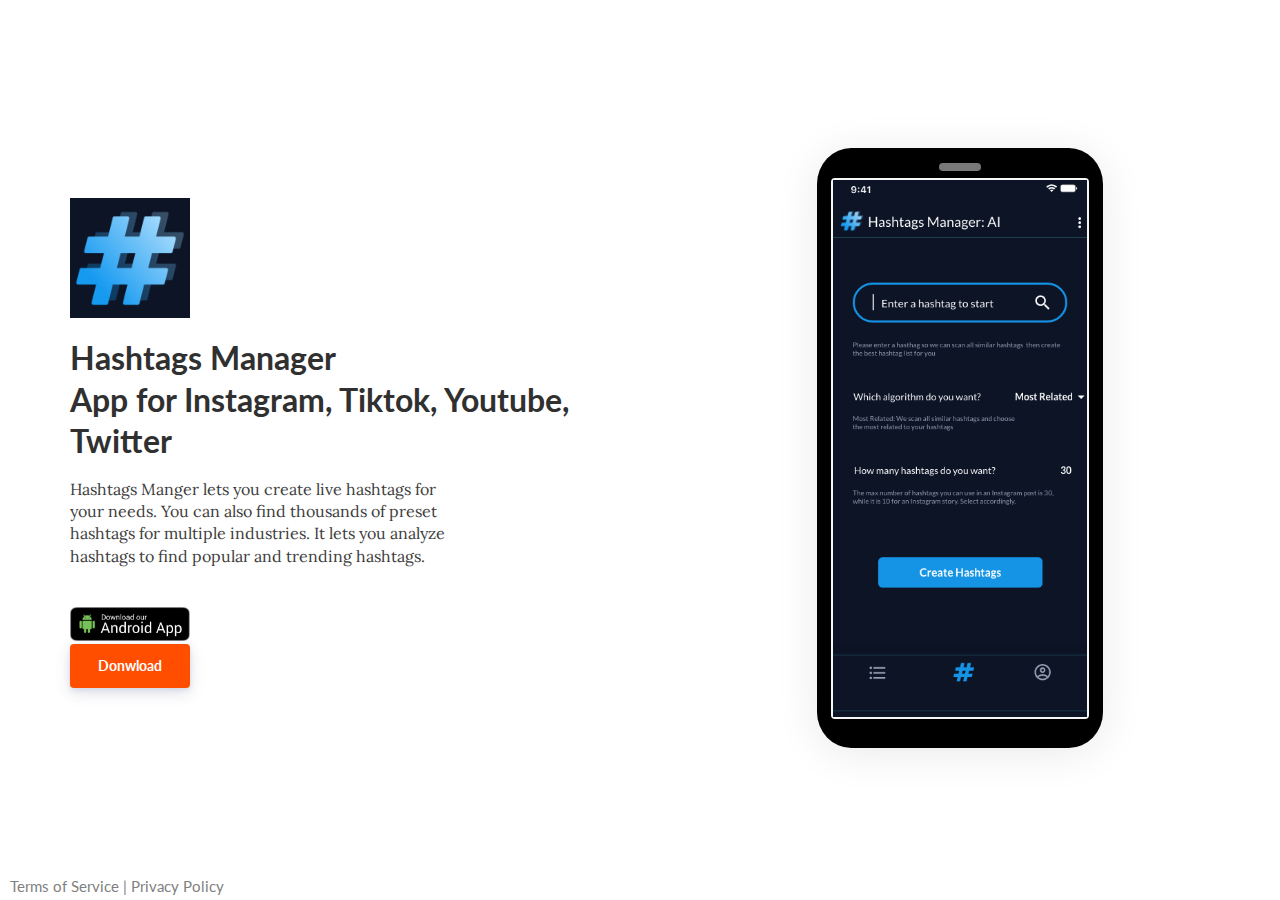
==== index.html @ a4a57eef "Add files via upload" ====
<!DOCTYPE html>
<html>
  <head>
    <meta charset="utf-8">
    <meta name="viewport" content="width=device-width, initial-scale=1">
    <link rel="stylesheet" href="css/main.css">
    <script src="js/main.js" defer></script>
    <link href="https://fonts.googleapis.com/css?family=Lato:400,700|Lora" rel="stylesheet">
    <link rel="icon" type="image/png" href="favicon-32x32.png" sizes="32x32" />
    <link rel="icon" type="image/png" href="favicon-16x16.png" sizes="16x16" />
    <meta name="description" content="Hashtags Manger lets you create live hashtags for your needs. You can also find thousands of preset hashtags for multiple industries. It lets you analyze hashtags to find popular and trending hashtags." />
    <title>Hashtags Manager App for Instagram, Tiktok, Youtbe, Twitter</title>

    <link rel="apple-touch-icon" sizes="57x57" href="/apple-icon-57x57.png">
<link rel="apple-touch-icon" sizes="60x60" href="/apple-icon-60x60.png">
<link rel="apple-touch-icon" sizes="72x72" href="/apple-icon-72x72.png">
<link rel="apple-touch-icon" sizes="76x76" href="/apple-icon-76x76.png">
<link rel="apple-touch-icon" sizes="114x114" href="/apple-icon-114x114.png">
<link rel="apple-touch-icon" sizes="120x120" href="/apple-icon-120x120.png">
<link rel="apple-touch-icon" sizes="144x144" href="/apple-icon-144x144.png">
<link rel="apple-touch-icon" sizes="152x152" href="/apple-icon-152x152.png">
<link rel="apple-touch-icon" sizes="180x180" href="/apple-icon-180x180.png">
<link rel="icon" type="image/png" sizes="192x192"  href="/android-icon-192x192.png">
<link rel="icon" type="image/png" sizes="32x32" href="/favicon-32x32.png">
<link rel="icon" type="image/png" sizes="96x96" href="/favicon-96x96.png">
<link rel="icon" type="image/png" sizes="16x16" href="/favicon-16x16.png">
<link rel="manifest" href="/manifest.json">
<meta name="msapplication-TileColor" content="#ffffff">
<meta name="msapplication-TileImage" content="/ms-icon-144x144.png">
<meta name="theme-color" content="#ffffff">
  </head>
  <body>
<!-- START OF: Header 02 =====-->
<header class="header-02">
  <div class="header-02__wrapper">
    <div class="header-02__left">
     <a href="https://google.com"> <div class="header-02__left_content"><img class="header-02__logo_img" src="img/other/hashtagsmanagerlogo.png"/></a>
        <h1 class="heading header-02__heading">Hashtags Manager<br>App for Instagram, Tiktok, Youtube, Twitter</h1>
        <p class="header-02__text">Hashtags Manger lets you create live hashtags for your needs. You can also find thousands of preset hashtags for multiple industries. It lets you analyze hashtags to find popular and trending hashtags.</p>

        <a style="min-width: 500px;
}"href="https://google.com" target=""><img class="header-02__logo_img" src="img/other/download-android-app.png"/></a>
        <div class="buttons-set header-02__buttons">
        	<ul class="buttons-set__list">
          <li class="buttons-set__item"><a class="button   button--accent-bg " href="https://google.com" target=""><span>Donwload</span></a>
          </li>
         
        </ul>
          
        </div>
       <span style="
   position: absolute;
   bottom: 5px;
   left: 10px;
   color:gray;
   font-size:15px"> <a style="text-decoration: none; color:gray" href="/termsofservice.html">Terms of Service</a>     | <a style="text-decoration: none; color:gray"  href="/privacypolicy.html">Privacy Policy</a></span>
      </div>
    </div>

    <div class="header-02__right">
      <div class="header-02__mockup">
        <div class="mockup  mockup--white mockup--iphone mockup--portrait ">
          <div class="mockup__case">
            <!--Spacer is needed for proportional scaling via padding-top-->
            <div class="mockup__spacer"></div>
            <div class="mockup__speaker"></div>
            <div class="mockup__screen">
              <!--Recommended screenshot size: width: 750, height: 1334. Or any other sizes at this ratio (0,562).-->
            <a href="https://google.com">  <div class="mockup__screenshot" style="background-image: url(img/other/ss.png)"></div></a>
            </div>
           
          </div>
        </div>
      </div>
    </div>
  </div>
</header>
<!-- ===== END OF: Header 02-->
<!-- ===== END OF: Footer 04-->
    <!-- This is the root element of the image gallery plugin - PhotoSwipe (https://github.com/dimsemenov/PhotoSwipe)-->
    <!-- Do not delete it.-->
    <!-- It's invisible to user.-->
    <div class="pswp" tabindex="-1" role="dialog" aria-hidden="true">
      <div class="pswp__bg"></div>
      <div class="pswp__scroll-wrap">
        <div class="pswp__container">
          <div class="pswp__item"></div>
          <div class="pswp__item"></div>
          <div class="pswp__item"></div>
        </div>
        <div class="pswp__ui pswp__ui--hidden">
          <div class="pswp__top-bar">
            <div class="pswp__counter"></div>
            <button class="pswp__button pswp__button--close" title="Close (Esc)"></button>
            <button class="pswp__button pswp__button--share" title="Share"></button>
            <button class="pswp__button pswp__button--fs" title="Toggle fullscreen"></button>
            <button class="pswp__button pswp__button--zoom" title="Zoom in/out"></button>
            <div class="pswp__preloader">
              <div class="pswp__preloader__icn">
                <div class="pswp__preloader__cut">
                  <div class="pswp__preloader__donut"></div>
                </div>
              </div>
            </div>
          </div>
          <div class="pswp__share-modal pswp__share-modal--hidden pswp__single-tap">
            <div class="pswp__share-tooltip"></div>
          </div>
          <button class="pswp__button pswp__button--arrow--left" title="Previous (arrow left)"></button>
          <button class="pswp__button pswp__button--arrow--right" title="Next (arrow right)"></button>
          <div class="pswp__caption">
            <div class="pswp__caption__center"></div>
          </div>
        </div>
      </div>
    </div>

    
  <script data-cfasync="false" src="/cdn-cgi/scripts/5c5dd728/cloudflare-static/email-decode.min.js"></script></body>
</html>
---- css/main.css ----
*{box-sizing:border-box;margin:0;padding:0}html{height:100%;font-size:16px;line-height:1.15;-webkit-text-size-adjust:100%;-ms-text-size-adjust:100%;-ms-overflow-style:scrollbar}::-moz-selection{color:#fff;background-color:#4d61fc}::-moz-selection,::selection{color:#fff;background-color:#4d61fc}body{background-color:#fff;font-family:Lato,Helvetica,sans-serif;-webkit-font-smoothing:antialiased;color:#3d3d3d}p{margin-bottom:1em;margin-top:1em;font-family:Lora,serif;line-height:1.4}[tabindex="-1"]:focus{outline:0!important}button{margin:0;font-family:inherit;font-size:inherit;line-height:inherit}button{border:none;background:0 0;overflow:visible}button{border-radius:0}h1,h2,h3,h4,h5,h6{margin-bottom:.5em;margin-top:.5em;line-height:1.3;color:#303030}button:focus{outline:0}.container{margin-right:auto;margin-left:auto;padding:0 15px;max-width:1080px}.container:after{content:" ";visibility:hidden;display:block;height:0;clear:both}header{position:relative;z-index:50}.link,a{color:#4d61fc;transition:color .2s ease}.link:hover,p a:hover{color:#041ddf}.heading{font-size:2em}@media (max-width:768px){.heading{font-size:1.7em}}@media (max-width:500px){.heading{font-size:1.5em}}.heading--accent{font-size:3em}@media (max-width:768px){.heading--accent{font-size:2.5em}}@media (max-width:500px){.heading--accent{font-size:2em}}.text{line-height:1.4}.text-white,.white-text{color:#fff}.center-text,.text-center{text-align:center}.button{overflow:hidden;display:inline-block;position:relative;padding:12px 20px 12px;min-width:120px;border:2px solid transparent;min-height:44px;border-radius:4px;box-shadow:0 2px 4px 0 rgba(136,144,195,.2),0 5px 15px 0 rgba(37,44,97,.15);font-size:14px;font-weight:700;-webkit-user-select:none;-moz-user-select:none;-ms-user-select:none;user-select:none;text-align:center;text-decoration:none;cursor:pointer;transition:color .2s ease,background-color .2s ease,border-color .2s ease,box-shadow .2s ease,transform .2s ease}.button[disabled]{cursor:default}.button[disabled]:focus,.button[disabled]:hover{transform:none}.button[disabled]:focus .icon,.button[disabled]:hover .icon{transform:none}.button[disabled]:active{transform:none;outline:0}.button .icon{display:inline-block;vertical-align:middle;height:1em;width:1em;margin-left:7px;transition:opacity .2s ease,transform .2s ease}.button:focus,.button:hover{transform:translateY(-2px);box-shadow:0 2px 8px 0 rgba(136,144,195,.22),0 8px 15px 0 rgba(37,44,97,.17)}.button:focus .icon,.button:hover .icon{transform:translateX(3px)}.button:active{transform:translateY(-1px);box-shadow:0 2px 4px 0 rgba(136,144,195,.2),0 5px 15px 0 rgba(37,44,97,.15);outline:0}.button--accent-bg{background-color:#FF4E00;color:#fff}.button--accent-bg:hover{background-color:#FF4E00}.button--white-bg{background-color:#f6f6f6;color:#303030}button.button{padding-top:11px;padding-bottom:11px}.button__system_icon{position:absolute;top:50%;left:15px;transform:translateY(-50%);height:16px;width:16px}.button__system_icon:after{content:"";width:1px;position:absolute;right:-15px;top:0;bottom:0;background-color:rgba(70,70,70,.12);transform:scaleY(20)}.button__text{vertical-align:middle;transition:opacity .2s ease,transform .2s ease}.mockup__case{display:inline-block;position:relative}.mockup--white .mockup__case{background-color:#000}.mockup--iphone .mockup__case{box-shadow:0 5px 43px 0 rgba(0,0,0,.09)}.mockup--iphone.mockup--portrait .mockup__case{max-width:286px;width:100%;border-radius:12%/6%}.mockup--iphone.mockup--portrait .mockup__case .mockup__spacer{padding-top:209.79021%}.mockup__speaker{position:absolute}.mockup--white .mockup__speaker{background-color:gray;box-shadow:inset 0 3px 24px 0 rgba(0,0,0,.07)}.mockup--iphone .mockup__speaker{border-radius:8px}.mockup--iphone.mockup--portrait .mockup__speaker{left:0;right:0;top:2.5%;margin:auto;width:15%;height:1.3%}.mockup__screen{position:absolute;border-radius:4px}.mockup--white .mockup__screen{border:2px solid #f6f6f6}.mockup--iphone.mockup--portrait .mockup__screen{left:0;right:0;top:5%;margin:auto;width:90%}.mockup--iphone.mockup--portrait .mockup__screen:before{content:"";display:block;padding-bottom:212%}@media (max-width:500px){.mockup__screen{border-radius:2px;border-width:1px}}.mockup__screenshot{position:absolute;left:0;right:0;bottom:0;top:0;background-size:cover;background-position:center top;background-repeat:no-repeat}.mockup__button{position:absolute;border-radius:50%}.mockup__button:before{content:"";display:block;padding-bottom:100%}.mockup--white .mockup__button{background-color:#fff;box-shadow:inset 0 26px 35px 0 rgba(0,0,0,.04)}.mockup--iphone.mockup--portrait .mockup__button{left:0;right:0;bottom:3.9%;margin:auto;width:15.4%}.mockup__container{position:relative;max-width:1228px;text-align:center}@keyframes spin{0%{transform:rotate(0)}100%{transform:rotate(360deg)}}.via-unicorn-platform{display:flex;justify-content:center;align-items:center;flex-wrap:wrap;padding:7px 15px}.via-unicorn-platform__link{vertical-align:middle;text-decoration:none;font-size:10px;color:inherit;letter-spacing:.02em}.via-unicorn-platform__link:hover{color:#4d61fc}.buttons-set__list{padding:0;margin:0;list-style:none;margin-left:-7px}@media (max-width:500px){.buttons-set__list{margin-left:0}}.buttons-set__item{display:inline-block;vertical-align:middle;margin-left:7px;margin-right:7px;padding-bottom:14px;font-size:0}@media (max-width:500px){.buttons-set__item{width:100%;margin-left:0;margin-right:0}.buttons-set__item .button{width:100%}}.header-01,.header-10,.header-11,.header-12{z-index:100;padding-top:160px;background-image:linear-gradient(0deg,#2b5bb1 0,#163e85 100%);text-align:center}.header-12{background:0 0}.header-01__heading,.header-10__heading,.header-11__heading,.header-12__heading{max-width:600px;margin:auto auto 70px}.header-01__buttons,.header-10__buttons,.header-11__buttons,.header-12__buttons{margin-bottom:70px}.header-01__mockup .mockup__container,.header-10__mockup .mockup__container,.header-11__mockup .mockup__container,.header-12__mockup .mockup__container{margin:auto}.header-02,.header-21,.header-54{height:100vh}@media (max-width:900px){.header-02,.header-21,.header-54{height:auto}}.header-02__container,.header-21__container,.header-54__container{height:100%}.header-02__wrapper,.header-21__wrapper,.header-54__wrapper{position:relative;display:flex;height:100%}@media (max-width:900px){.header-02__wrapper,.header-21__wrapper,.header-54__wrapper{display:block}}.header-02__left,.header-02__right,.header-21__left,.header-21__right,.header-54__left,.header-54__right{display:flex;justify-content:center;align-items:center;width:50%}@media (max-width:900px){.header-02__left,.header-02__right,.header-21__left,.header-21__right,.header-54__left,.header-54__right{width:100%}}.header-02__left,.header-21__left,.header-54__left{padding-left:15px;padding-right:15px}@media (max-width:900px){.header-02__left,.header-21__left,.header-54__left{padding-top:60px;padding-bottom:40px;text-align:center}}.header-02__right,.header-21__right,.header-54__right{animation:change-background 35s cubic-bezier(.49,.03,0,1) infinite}@media (max-width:900px){.header-02__right,.header-21__right,.header-54__right{padding:60px 30px}}.header-02__left_content,.header-21__left_content,.header-54__left_content{max-width:500px}.header-02__logo_img,.header-21__logo_img,.header-54__logo_img{max-height:120px;max-width:120px}.header-02__text,.header-21__text,.header-54__text{max-width:400px;margin-bottom:40px}@media (max-width:900px){.header-02__text,.header-21__text,.header-54__text{margin-left:auto;margin-right:auto}}.header-02__mockup,.header-21__mockup,.header-54__mockup{display:inline-block;width:100%;text-align:center}.header-02__mockup .mockup,.header-21__mockup .mockup,.header-54__mockup .mockup{width:100%}.header-02__mockup .mockup__case,.header-21__mockup .mockup__case,.header-54__mockup .mockup__case{margin:auto}@keyframes change-background{0%{background-color:#ff4f00}20%{background-color:#4d61fc}40%{background-color:#e4ff1c}60%{background-color:#f90473}80%{background-color:#54e998}100%{background-color:#ff4f00}}.header-03,.header-13,.header-14,.header-15{background-size:cover;background-position:center bottom;background-repeat:no-repeat;background-color:#303030}.header-03__container,.header-13__container,.header-14__container,.header-15__container{padding-bottom:100px;padding-top:170px}@media (max-width:900px){.header-03__container,.header-13__container,.header-14__container,.header-15__container{padding-bottom:60px;padding-top:100px}}.header-03__heading,.header-13__heading,.header-14__heading,.header-15__heading{max-width:580px;margin:auto auto 30px}@media (max-width:500px){.header-03__buttons,.header-13__buttons,.header-14__buttons,.header-15__buttons{text-align:center}.header-03__buttons .buttons-set__item,.header-13__buttons .buttons-set__item,.header-14__buttons .buttons-set__item,.header-15__buttons .buttons-set__item{display:block;margin:0 0 15px 0}.header-03__buttons .buttons-set__item:last-child,.header-13__buttons .buttons-set__item:last-child,.header-14__buttons .buttons-set__item:last-child,.header-15__buttons .buttons-set__item:last-child{margin-bottom:0}}.header-03__text,.header-13__text,.header-14__text,.header-15__text{margin:auto auto 40px auto;max-width:450px}.header-04__container,.header-16__container,.header-17__container,.header-18__container,.header-55__container{padding-bottom:100px;padding-top:200px}@media (max-width:1366px){.header-04__container,.header-16__container,.header-17__container,.header-18__container,.header-55__container{padding-bottom:80px;padding-top:120px}}@media (max-width:900px){.header-04__container,.header-16__container,.header-17__container,.header-18__container,.header-55__container{padding-top:100px;padding-bottom:40px}}.header-04__heading,.header-16__heading,.header-17__heading,.header-18__heading,.header-55__heading{max-width:580px;margin-left:auto;margin-right:auto}.header-04__buttons,.header-16__buttons,.header-17__buttons,.header-18__buttons,.header-55__buttons{max-width:500px;margin-left:auto;margin-right:auto}.header-04__text,.header-16__text,.header-17__text,.header-18__text,.header-55__text{margin:auto auto 60px auto;max-width:480px}.header-05__container,.header-19__container,.header-20__container,.header-56__container{position:relative;z-index:50;padding-top:100px}.header-05__left_content,.header-19__left_content,.header-20__left_content,.header-56__left_content{max-width:530px}@media (min-width:1101px){.header-05__left_content,.header-19__left_content,.header-20__left_content,.header-56__left_content{padding:70px 0 70px}}@media (min-width:1300px){.header-05__left_content,.header-19__left_content,.header-20__left_content,.header-56__left_content{padding-top:90px;padding-bottom:90px}}@media (min-width:1600px){.header-05__left_content,.header-19__left_content,.header-20__left_content,.header-56__left_content{padding-top:150px;padding-bottom:150px}}@media (min-width:1800px){.header-05__left_content,.header-19__left_content,.header-20__left_content,.header-56__left_content{padding-top:200px;padding-bottom:200px}}@media (max-width:1100px){.header-05__left_content,.header-19__left_content,.header-20__left_content,.header-56__left_content{margin:auto;text-align:center}}.header-05__text,.header-19__text,.header-20__text,.header-56__text{max-width:450px}@media (max-width:1100px){.header-05__text,.header-19__text,.header-20__text,.header-56__text{margin-left:auto;margin-right:auto}}@media (min-width:1101px){.header-05__right,.header-19__right,.header-20__right,.header-56__right{position:absolute;overflow:hidden;right:0;top:0;height:100%;width:100%}}@media (max-width:1100px){.header-05__right,.header-19__right,.header-20__right,.header-56__right{padding:60px 0 40px}}@media (min-width:1101px){.header-05__right_wrapper,.header-19__right_wrapper,.header-20__right_wrapper,.header-56__right_wrapper{position:absolute;bottom:10%;right:-3%;width:60%}}.header-06,.header-22,.header-57{position:relative;z-index:100;padding-bottom:90px}.header-06__container,.header-22__container,.header-57__container{position:relative;z-index:50;display:flex;justify-content:space-between;align-items:center;flex-wrap:wrap;padding-top:140px}@media (max-width:1366px){.header-06__container,.header-22__container,.header-57__container{padding-top:100px}}@media (max-width:700px){.header-06__container,.header-22__container,.header-57__container{padding-top:70px}}.header-06__text,.header-22__text,.header-57__text{max-width:430px}@media (max-width:760px){.header-06__text,.header-22__text,.header-57__text{margin-left:auto;margin-right:auto}}@media (max-width:760px){.header-06__mockup--static,.header-22__mockup--static,.header-57__mockup--static{position:relative;left:30px}}@media (max-width:1400px){.header-06__mockup,.header-22__mockup,.header-57__mockup{display:flex;justify-content:center;flex-wrap:wrap}.header-06__mockup .mockup,.header-22__mockup .mockup,.header-57__mockup .mockup{width:250px}}@media (max-width:1366px){.header-06__mockup .mockup,.header-22__mockup .mockup,.header-57__mockup .mockup{width:200px}}@media (max-width:760px){.header-06__buttons,.header-22__buttons,.header-57__buttons{justify-content:center}}.header-07,.header-23,.header-24,.header-25,.header-58{position:relative}.header-07__container,.header-23__container,.header-24__container,.header-25__container,.header-58__container{z-index:50;display:flex;justify-content:space-between;align-items:center;flex-wrap:wrap;padding-top:120px;padding-bottom:120px}@media (max-width:1400px){.header-07__container,.header-23__container,.header-24__container,.header-25__container,.header-58__container{padding-top:80px;padding-bottom:120px}}@media (max-width:1020px){.header-07__container,.header-23__container,.header-24__container,.header-25__container,.header-58__container{display:block;padding-top:50px}}@media (max-width:400px){.header-07__container,.header-23__container,.header-24__container,.header-25__container,.header-58__container{padding-top:20px}}.header-07__left,.header-23__left,.header-24__left,.header-25__left,.header-58__left{position:relative;z-index:20;width:550px;max-width:550px;padding-top:70px;padding-bottom:70px}@media (max-width:1020px){.header-07__left,.header-23__left,.header-24__left,.header-25__left,.header-58__left{width:100%;margin-left:auto;margin-right:auto;text-align:center}}.header-07__text,.header-23__text,.header-24__text,.header-25__text,.header-58__text{max-width:80%}@media (max-width:1020px){.header-07__text,.header-23__text,.header-24__text,.header-25__text,.header-58__text{margin-left:auto;margin-right:auto}}.header-07__right,.header-23__right,.header-24__right,.header-25__right,.header-58__right{width:calc(100% - 550px);text-align:center}@media (max-width:1020px){.header-07__right,.header-23__right,.header-24__right,.header-25__right,.header-58__right{margin-left:auto;margin-right:auto;width:100%;max-width:500px}}.header-07__img,.header-23__img,.header-24__img,.header-25__img,.header-58__img{position:relative;z-index:10;max-height:500px;max-width:100%;text-align:center}@media (max-width:600px){.header-07__img,.header-23__img,.header-24__img,.header-25__img,.header-58__img{max-height:300px}}.header-08,.header-59{position:relative;z-index:100}.header-08__container,.header-59__container{position:relative;z-index:50;padding-top:120px}@media (max-width:700px){.header-08__container,.header-59__container{padding-top:70px}}@media (max-width:1250px){.header-08__left,.header-59__left{margin-bottom:60px;text-align:center}}.header-08__left_content,.header-59__left_content{padding:150px 0 330px;max-width:490px}@media (max-width:1500px){.header-08__left_content,.header-59__left_content{padding-top:70px;padding-bottom:210px}}@media (max-width:1250px){.header-08__left_content,.header-59__left_content{padding:0;margin-left:auto;margin-right:auto}}.header-08__text,.header-59__text{max-width:450px}@media (max-width:1250px){.header-08__text,.header-59__text{margin-left:auto;margin-right:auto}}.header-08__right,.header-59__right{position:absolute;overflow:hidden;right:0;top:0;height:100%;width:100%}@media (max-width:1250px){.header-08__right,.header-59__right{overflow:visible;position:static}}.header-08__right_wrapper,.header-59__right_wrapper{position:absolute;top:50%;transform:translateY(-50%);right:-10%;width:60%}@media (max-width:1250px){.header-08__right_wrapper,.header-59__right_wrapper{position:relative;transform:none;right:auto;left:auto;width:100%}}.header-09{position:relative;z-index:100}.header-09__container{padding-top:140px;text-align:center}@media (max-width:700px){.header-09__container{padding-top:70px}}.header-09__main{margin-bottom:70px}@media (max-width:400px){.header-09__main{margin-bottom:40px}}.header-09__main_content{max-width:550px;margin:auto}.header-09__text{max-width:450px;margin:auto}.header-09__img_wrapper{position:relative}@media (max-width:500px){.header-26 .buttons-set__item{width:auto;margin-left:3px;margin-right:3px}}.header-26__text{padding-top:100px;max-width:450px;margin-left:auto;margin-right:auto;text-align:center;color:rgba(48,48,48,.8)}.header-26__mockup{position:absolute;width:300px;text-align:center}.header-26__mockup--center{z-index:10;top:15px;left:0;right:0;margin:auto}.header-26__mockup--left{left:0;right:0;margin:auto;top:10%;transform:scale(.9) translateX(-60%)}.header-26__mockup--right{left:0;right:0;margin:auto;top:10%;transform:scale(.9) translateX(60%)}@media (max-width:700px){.header-26__mockup{width:40%}}.header-27,.header-34{position:relative}.header-27{margin-bottom:110px;background-size:cover;background-position:center;background-repeat:no-repeat}.header-34{padding-bottom:70px;background-color:#f6f6f6}.header-27__container,.header-34__container{position:relative;z-index:10;padding-top:140px;text-align:center}@media (max-width:840px){.header-27__container,.header-34__container{padding-bottom:60px}}.header-27__buttons{margin-top:40px;margin-bottom:50px}@media (max-width:840px){.header-27__buttons{margin-bottom:70px}}.header-34__buttons{margin-top:40px;margin-bottom:70px}.header-27__item{transform:translateY(40px)}.header-27__item,.header-34__item{position:relative;width:250px;padding:10px 25px 40px 15px;box-shadow:0 12px 44px 0 rgba(0,0,0,.1);border-radius:10px;background-color:#fff;text-align:left}@media (max-width:840px){.header-27__item,.header-34__item{transform:none;margin-left:10px;margin-right:10px;margin-bottom:30px}.header-27__item:last-child,.header-34__item:last-child{margin-bottom:0}}.header-27__title,.header-34__title{margin-bottom:7px;font-size:20px}.header-27__link,.header-34__link{position:absolute;left:15px;bottom:15px}.header-28{position:relative;background-size:cover;background-position:center;background-repeat:no-repeat}.header-28__container{position:relative;z-index:10;padding-top:100px;padding-bottom:100px}@media (max-width:600px){.header-28__container{padding-bottom:50px}}.header-28__buttons{padding:0;margin:0;list-style:none;display:flex;justify-content:space-between;flex-wrap:wrap;margin-top:70px}@media (max-width:600px){.header-28__buttons{margin-top:40px}}.header-28__item{width:40%;max-width:400px}@media (max-width:600px){.header-28__item{width:100%;margin-bottom:70px}.header-28__item:last-child{margin-bottom:0}}.header-28__text{opacity:.8;margin-bottom:30px;line-height:1.4}.header-29{position:relative;padding-bottom:100px;background-size:cover;background-position:center;background-repeat:no-repeat}@media (max-width:770px){.header-29{padding-bottom:70px}}.header-29__container{position:relative;z-index:10;padding-top:140px;text-align:center}@media (max-width:770px){.header-29__container{padding-top:100px}}.header-29__buttons{margin-top:50px}.header-30,.header-31,.header-32,.header-33{position:relative;padding-bottom:100px}@media (max-width:770px){.header-30,.header-31,.header-32,.header-33{padding-bottom:70px}}.header-30__container,.header-31__container,.header-32__container,.header-33__container{position:relative;z-index:10;padding-top:140px;text-align:center}@media (max-width:770px){.header-30__container,.header-31__container,.header-32__container,.header-33__container{padding-top:100px}}.header-30__buttons,.header-31__buttons,.header-32__buttons,.header-33__buttons{margin-top:50px}.header-35,.header-36,.header-37,.header-38{position:relative;padding-bottom:70px;background-size:cover;background-position:center bottom;background-repeat:no-repeat;background-color:#303030}.header-35__wrapper,.header-36__wrapper,.header-37__wrapper,.header-38__wrapper{display:flex;justify-content:space-between;align-items:center;flex-wrap:wrap;padding-top:170px}@media (max-width:900px){.header-35__wrapper,.header-36__wrapper,.header-37__wrapper,.header-38__wrapper{padding-top:100px;flex-direction:column}}.header-35__heading,.header-36__heading,.header-37__heading,.header-38__heading{margin-bottom:30px}@media (max-width:500px){.header-35__buttons,.header-36__buttons,.header-37__buttons,.header-38__buttons{text-align:center}.header-35__buttons .buttons-set__item,.header-36__buttons .buttons-set__item,.header-37__buttons .buttons-set__item,.header-38__buttons .buttons-set__item{display:block;margin:0 0 15px 0}.header-35__buttons .buttons-set__item:last-child,.header-36__buttons .buttons-set__item:last-child,.header-37__buttons .buttons-set__item:last-child,.header-38__buttons .buttons-set__item:last-child{margin-bottom:0}}@media (max-width:500px){.header-36__buttons .buttons-set__item{vertical-align:top;display:inline-block;width:auto;margin-left:3px;margin-right:3px}}.header-35__text,.header-36__text,.header-37__text,.header-38__text{margin-bottom:40px;max-width:420px}@media (max-width:900px){.header-35__text,.header-36__text,.header-37__text,.header-38__text{margin-left:auto;margin-right:auto}}.header-39,.header-40,.header-41,.header-42{position:relative;padding-bottom:100px}@media (max-width:770px){.header-39,.header-40,.header-41,.header-42{padding-bottom:70px}}@media (max-width:500px){.header-40 .buttons-set__item{width:auto;margin-left:3px;margin-right:3px}}.header-39__container,.header-40__container,.header-41__container,.header-42__container{position:relative;z-index:10;padding-top:140px;text-align:center}@media (max-width:770px){.header-39__container,.header-40__container,.header-41__container,.header-42__container{padding-top:100px}}.header-39__buttons,.header-40__buttons,.header-41__buttons,.header-42__buttons{margin-top:50px}.header-43{padding-bottom:100px;background-color:#4d61fc}@media (max-width:500px){.header-43{padding-bottom:50px}}.header-43__wrapper{display:flex;justify-content:space-between;align-items:center;flex-wrap:wrap;padding-top:120px}@media (max-width:500px){.header-43__wrapper{padding-top:100px}}.header-43__img{max-width:90px;width:100%}.header-44{padding-bottom:100px;background-color:#00396b}@media (max-width:500px){.header-44{padding-bottom:50px}}.header-44__wrapper{padding-top:120px}@media (max-width:500px){.header-44__wrapper{padding-top:100px}}.header-44__img{max-width:90px;width:100%}.header-45,.header-46,.header-47,.header-48{padding-bottom:100px}@media (max-width:500px){.header-46 .buttons-set__item{width:auto;margin-left:3px;margin-right:3px}}.header-45__container,.header-46__container,.header-47__container,.header-48__container{padding-top:200px}@media (max-width:1366px){.header-45__container,.header-46__container,.header-47__container,.header-48__container{padding-top:120px}}@media (max-width:900px){.header-45__container,.header-46__container,.header-47__container,.header-48__container{padding-top:100px}}.header-45__heading,.header-46__heading,.header-47__heading,.header-48__heading{max-width:580px;margin-left:auto;margin-right:auto}.header-45__text,.header-46__text,.header-47__text,.header-48__text{margin:auto auto 60px auto;max-width:480px}.header-49{background-color:#00396b;margin-bottom:200px}@media (max-width:900px){.header-49{padding-bottom:50px;margin-bottom:0}}.header-49__wrapper{display:flex;justify-content:space-between;align-items:center;flex-wrap:wrap;padding-top:120px}@media (max-width:500px){.header-49__wrapper{padding-top:100px}}.header-49__img{max-width:120px;width:100%}@media (max-width:800px){.header-49__img{display:none}}.header-49__icon{margin-right:20px;width:40px}@media (max-width:400px){.header-49__icon{margin-bottom:10px}}.header-49__text{opacity:.8;margin-bottom:10px;line-height:1.4}.header-50,.header-51,.header-52,.header-53{position:relative;padding-bottom:100px}.header-50 .buttons-set__item,.header-51 .buttons-set__item,.header-52 .buttons-set__item,.header-53 .buttons-set__item{padding-bottom:0}@media (max-width:400px){.header-50,.header-51,.header-52,.header-53{padding-bottom:70px}}.header-50__wrapper,.header-51__wrapper,.header-52__wrapper,.header-53__wrapper{display:flex;justify-content:space-between;align-items:center;flex-wrap:wrap;padding-top:170px}@media (max-width:900px){.header-50__wrapper,.header-51__wrapper,.header-52__wrapper,.header-53__wrapper{padding-top:100px;flex-direction:column}}.header-50__heading,.header-51__heading,.header-52__heading,.header-53__heading{margin-bottom:30px}@media (max-width:500px){.header-50__buttons,.header-51__buttons,.header-52__buttons,.header-53__buttons{text-align:center}.header-50__buttons .buttons-set__item,.header-51__buttons .buttons-set__item,.header-52__buttons .buttons-set__item,.header-53__buttons .buttons-set__item{display:block;margin:0 0 15px 0}.header-50__buttons .buttons-set__item:last-child,.header-51__buttons .buttons-set__item:last-child,.header-52__buttons .buttons-set__item:last-child,.header-53__buttons .buttons-set__item:last-child{margin-bottom:0}}@media (max-width:500px){.header-51__buttons .buttons-set__item{vertical-align:top;display:inline-block;width:auto;margin-left:3px;margin-right:3px}}.header-50__text,.header-51__text,.header-52__text,.header-53__text{margin-bottom:40px;max-width:420px}@media (max-width:900px){.header-50__text,.header-51__text,.header-52__text,.header-53__text{margin-left:auto;margin-right:auto}}@keyframes main_floating{0%{transform:translateX(0) translateY(0)}50%{transform:translateX(-10px) translateY(0)}100%{transform:translateX(0) translateY(0)}}@keyframes secondary_floating{0%{transform:translateX(0) translateY(0) rotateZ(0)}50%{transform:translateX(40px) translateY(20px) scale(1.8) rotateZ(45deg);-webkit-filter:contrast(1.4);filter:contrast(1.4)}100%{transform:translateX(0) translateY(0) rotateZ(90deg)}}@keyframes shake{0%{transform:translateY(0)}20%{transform:translateY(2px)}40%{transform:translateY(-2px)}60%{transform:translateY(2px)}80%{transform:translateY(-2px)}100%{transform:translateY(0)}}@keyframes levitate{0%{transform:translateY(-5%)}50%{transform:translateY(5%)}100%{transform:translateY(-5%)}}@keyframes heartbeat{0%{transform:scale(.75)}20%{transform:scale(1)}40%{transform:scale(.75)}60%{transform:scale(1)}80%{transform:scale(.75)}100%{transform:scale(.75)}}.footer-01{background-color:#f6f6f6}.footer-01__wrapper{display:flex;justify-content:space-between;align-items:flex-start;flex-wrap:wrap;padding:40px 0 60px}@media (max-width:750px){.footer-01__wrapper{display:block}}.footer-01__logo_link{display:block;transition:opacity .25s ease,transform .25s ease}.footer-01__logo_link:hover{opacity:.8}@media (max-width:750px){.footer-01__logo_link{margin-bottom:40px}}.footer-01__logo{max-height:30px;max-width:100px}.footer-01__list{padding:0;margin:0;list-style:none}@media (max-width:750px){.footer-01__list{margin-bottom:40px}.footer-01__list:last-child{margin-bottom:0}}.footer-01__item{margin-bottom:10px}.footer-01__link{text-decoration:none}.footer-01__link:hover{color:#041ddf}.footer-02{background-color:#303030;padding:40px 0}.footer-02__wrapper{display:flex;justify-content:space-between;align-items:flex-start;flex-wrap:wrap}@media (max-width:750px){.footer-02__wrapper{display:block}}.footer-02__list{padding:0;margin:0;list-style:none}.footer-02__item{margin-bottom:10px}.footer-02__text{color:rgba(255,255,255,.5);line-height:1.4}@media (max-width:750px){.footer-02__text{margin-bottom:20px}}.footer-02__link{text-decoration:none;color:inherit}.footer-02__link:hover{color:#fff}.footer-03{overflow:hidden;position:relative;padding-top:70px;padding-bottom:70px}.footer-03__text{margin-bottom:5px;color:rgba(48,48,48,.2);font-size:14px}.footer-03__text:last-child{margin-bottom:0}.footer-03__link{text-decoration:none;color:inherit;transition:color .2s ease}.footer-03__link:hover{color:rgba(48,48,48,.5)}.footer-04{padding-top:70px;background-color:#f0f4f7}.footer-04__top_wrapper{display:flex;justify-content:space-between;flex-wrap:wrap;padding-left:15px;padding-right:15px;border-bottom:1px solid #d8dde6}@media (max-width:1100px){.footer-04__top_wrapper{justify-content:flex-start}}.footer-04__title{margin-top:0;margin-bottom:20px}.footer-04__logo_link{display:inline-block;text-decoration:none;transition:opacity .25s ease}.footer-04__logo_link:hover{opacity:.8}.footer-04__logo{max-height:30px;margin-bottom:10px}.footer-04__list{padding:0;margin:0;list-style:none}.footer-04__item{margin-bottom:12px}.footer-04__item:last-child{margin-bottom:0}.footer-04__link{position:relative;font-size:14px;text-decoration:none;color:#54698d;transition:color .2s ease}.footer-04__link:hover{color:#4d61fc}.text--01{padding:70px 0 70px}.text--01__content{font-size:20px}@media (max-width:500px){.text--01__content{font-size:16px}}.text--02{overflow:hidden;padding:70px 0 100px;background-color:#4d61fc}.text--02__img{position:absolute;left:0;right:0;top:0;margin:auto;transform:translateY(-50%);width:60px}.text--03{padding:70px 0 70px}.text--03__wrapper{display:flex;justify-content:space-between;flex-wrap:wrap}@media (max-width:700px){.text--03__wrapper{justify-content:center;flex-direction:column}}.text--03__left{width:45%}@media (max-width:700px){.text--03__left{width:100%;margin-bottom:40px}}.text--03__right{width:45%}.text--03__right p:first-of-type{margin-top:0}@media (max-width:700px){.text--03__right{width:100%}}.text--04{padding:70px 0 70px}.text--05{padding:70px 0 70px}.text--05__wrapper{display:flex;justify-content:space-between;align-items:center;flex-wrap:nowrap}@media (max-width:900px){.text--05__wrapper{justify-content:center;flex-wrap:wrap;flex-direction:column}}.text--05__img{width:100%}.text--06{padding:70px 0 70px}.text--06__list{padding:0;margin:0;list-style:none}.text--06__item{display:flex;justify-content:center;align-items:center;flex-wrap:wrap;margin-bottom:40px}.text--06__item:last-child{margin-bottom:0}@media (max-width:450px){.text--06__item{flex-direction:column;text-align:center}}.text--06__img{width:80px;margin-right:20px}@media (max-width:450px){.text--06__img{margin-right:0}}.text--06__text{width:calc(100% - 110px)}@media (max-width:450px){.text--06__text{width:100%}}.text--07{padding:70px 0 70px}.text--08{padding:70px 0 70px}.text--08__heading{margin-top:40px}.text--08__heading:first-of-type{margin-top:0}/*! PhotoSwipe main CSS by Dmitry Semenov | photoswipe.com | MIT license */.pswp{display:none;position:absolute;width:100%;height:100%;left:0;top:0;overflow:hidden;touch-action:none;z-index:1500;-webkit-text-size-adjust:100%;-webkit-backface-visibility:hidden;outline:0}.pswp *{box-sizing:border-box}.pswp img{max-width:none}.pswp__bg{position:absolute;left:0;top:0;width:100%;height:100%;background:#000;opacity:0;transform:translateZ(0);-webkit-backface-visibility:hidden;will-change:opacity}.pswp__scroll-wrap{position:absolute;left:0;top:0;width:100%;height:100%;overflow:hidden}.pswp__container,.pswp__zoom-wrap{touch-action:none;position:absolute;left:0;right:0;top:0;bottom:0}.pswp__container,.pswp__img{-webkit-user-select:none;-moz-user-select:none;-ms-user-select:none;user-select:none;-webkit-tap-highlight-color:transparent;-webkit-touch-callout:none}.pswp__zoom-wrap{position:absolute;width:100%;transform-origin:left top;transition:transform 333ms cubic-bezier(.4,0,.22,1)}.pswp__bg{will-change:opacity;transition:opacity 333ms cubic-bezier(.4,0,.22,1)}.pswp__container,.pswp__zoom-wrap{-webkit-backface-visibility:hidden}.pswp__item{position:absolute;left:0;right:0;top:0;bottom:0;overflow:hidden}.pswp__img{position:absolute;width:auto;height:auto;top:0;left:0}/*! PhotoSwipe Default UI CSS by Dmitry Semenov | photoswipe.com | MIT license */.pswp__button{width:44px;height:44px;position:relative;background:0 0;cursor:pointer;overflow:visible;-webkit-appearance:none;display:block;border:0;padding:0;margin:0;float:right;opacity:.75;transition:opacity .2s;box-shadow:none}.pswp__button:focus,.pswp__button:hover{opacity:1}.pswp__button:active{outline:0;opacity:.9}.pswp__button::-moz-focus-inner{padding:0;border:0}.pswp__button,.pswp__button--arrow--left:before,.pswp__button--arrow--right:before{background:url(../img/other/plugin/default-skin.png) 0 0 no-repeat;background-size:264px 88px;width:44px;height:44px}.pswp__button--close{background-position:0 -44px}.pswp__button--share{background-position:-44px -44px}.pswp__button--fs{display:none}.pswp--fs .pswp__button--fs{background-position:-44px 0}.pswp__button--zoom{display:none;background-position:-88px 0}.pswp__button--arrow--left,.pswp__button--arrow--right{background:0 0;top:50%;margin-top:-50px;width:70px;height:100px;position:absolute}.pswp__button--arrow--left{left:0}.pswp__button--arrow--right{right:0}.pswp__button--arrow--left:before,.pswp__button--arrow--right:before{content:'';top:35px;background-color:rgba(0,0,0,.3);height:30px;width:32px;position:absolute}.pswp__button--arrow--left:before{left:6px;background-position:-138px -44px}.pswp__button--arrow--right:before{right:6px;background-position:-94px -44px}.pswp__counter,.pswp__share-modal{-webkit-user-select:none;-moz-user-select:none;-ms-user-select:none;user-select:none}.pswp__share-modal{display:block;background:rgba(0,0,0,.5);width:100%;height:100%;top:0;left:0;padding:10px;position:absolute;z-index:1600;opacity:0;transition:opacity .25s ease-out;-webkit-backface-visibility:hidden;will-change:opacity}.pswp__share-modal--hidden{display:none}.pswp__share-tooltip{z-index:1620;position:absolute;background:#fff;top:56px;border-radius:2px;display:block;width:auto;right:44px;box-shadow:0 2px 5px rgba(0,0,0,.25);transform:translateY(6px);transition:transform .25s;-webkit-backface-visibility:hidden;will-change:transform}.pswp__share-tooltip a{display:block;padding:8px 12px;color:#000;text-decoration:none;font-size:14px;line-height:18px}.pswp__share-tooltip a:hover{text-decoration:none;color:#000}.pswp__share-tooltip a:first-child{border-radius:2px 2px 0 0}.pswp__share-tooltip a:last-child{border-radius:0 0 2px 2px}a.pswp__share--download:hover{background:#ddd}.pswp__counter{position:absolute;left:0;top:0;height:44px;font-size:13px;line-height:44px;color:#fff;opacity:.75;padding:0 10px}.pswp__caption{position:absolute;left:0;bottom:0;width:100%;min-height:44px}.pswp__caption__center{text-align:left;max-width:420px;margin:0 auto;font-size:13px;padding:10px;line-height:20px;color:#ccc}.pswp__preloader{width:44px;height:44px;position:absolute;top:0;left:50%;margin-left:-22px;opacity:0;transition:opacity .25s ease-out;will-change:opacity;direction:ltr}.pswp__preloader__icn{width:15px;height:15px;border-radius:50%;margin:12px}.pswp__preloader__icn:after{border-radius:50%;width:15px;height:15px}@media screen and (max-width:1024px){.pswp__preloader{position:relative;left:auto;top:auto;margin:0;float:right}}@keyframes clockwise{0%{transform:rotate(0)}100%{transform:rotate(360deg)}}@keyframes donut-rotate{0%{transform:rotate(0)}50%{transform:rotate(-140deg)}100%{transform:rotate(0)}}.pswp__ui{-webkit-font-smoothing:auto;visibility:visible;opacity:1;z-index:1550}.pswp__top-bar{position:absolute;left:0;top:0;height:44px;width:100%}.pswp__caption,.pswp__top-bar{-webkit-backface-visibility:hidden;will-change:opacity;transition:opacity 333ms cubic-bezier(.4,0,.22,1)}.pswp__caption,.pswp__top-bar{background-color:rgba(0,0,0,.5)}.pswp__ui--hidden .pswp__button--arrow--left,.pswp__ui--hidden .pswp__button--arrow--right,.pswp__ui--hidden .pswp__caption,.pswp__ui--hidden .pswp__top-bar{opacity:.001}.pswp__bg{transition:none!important;background-color:rgba(0,0,0,.8)}
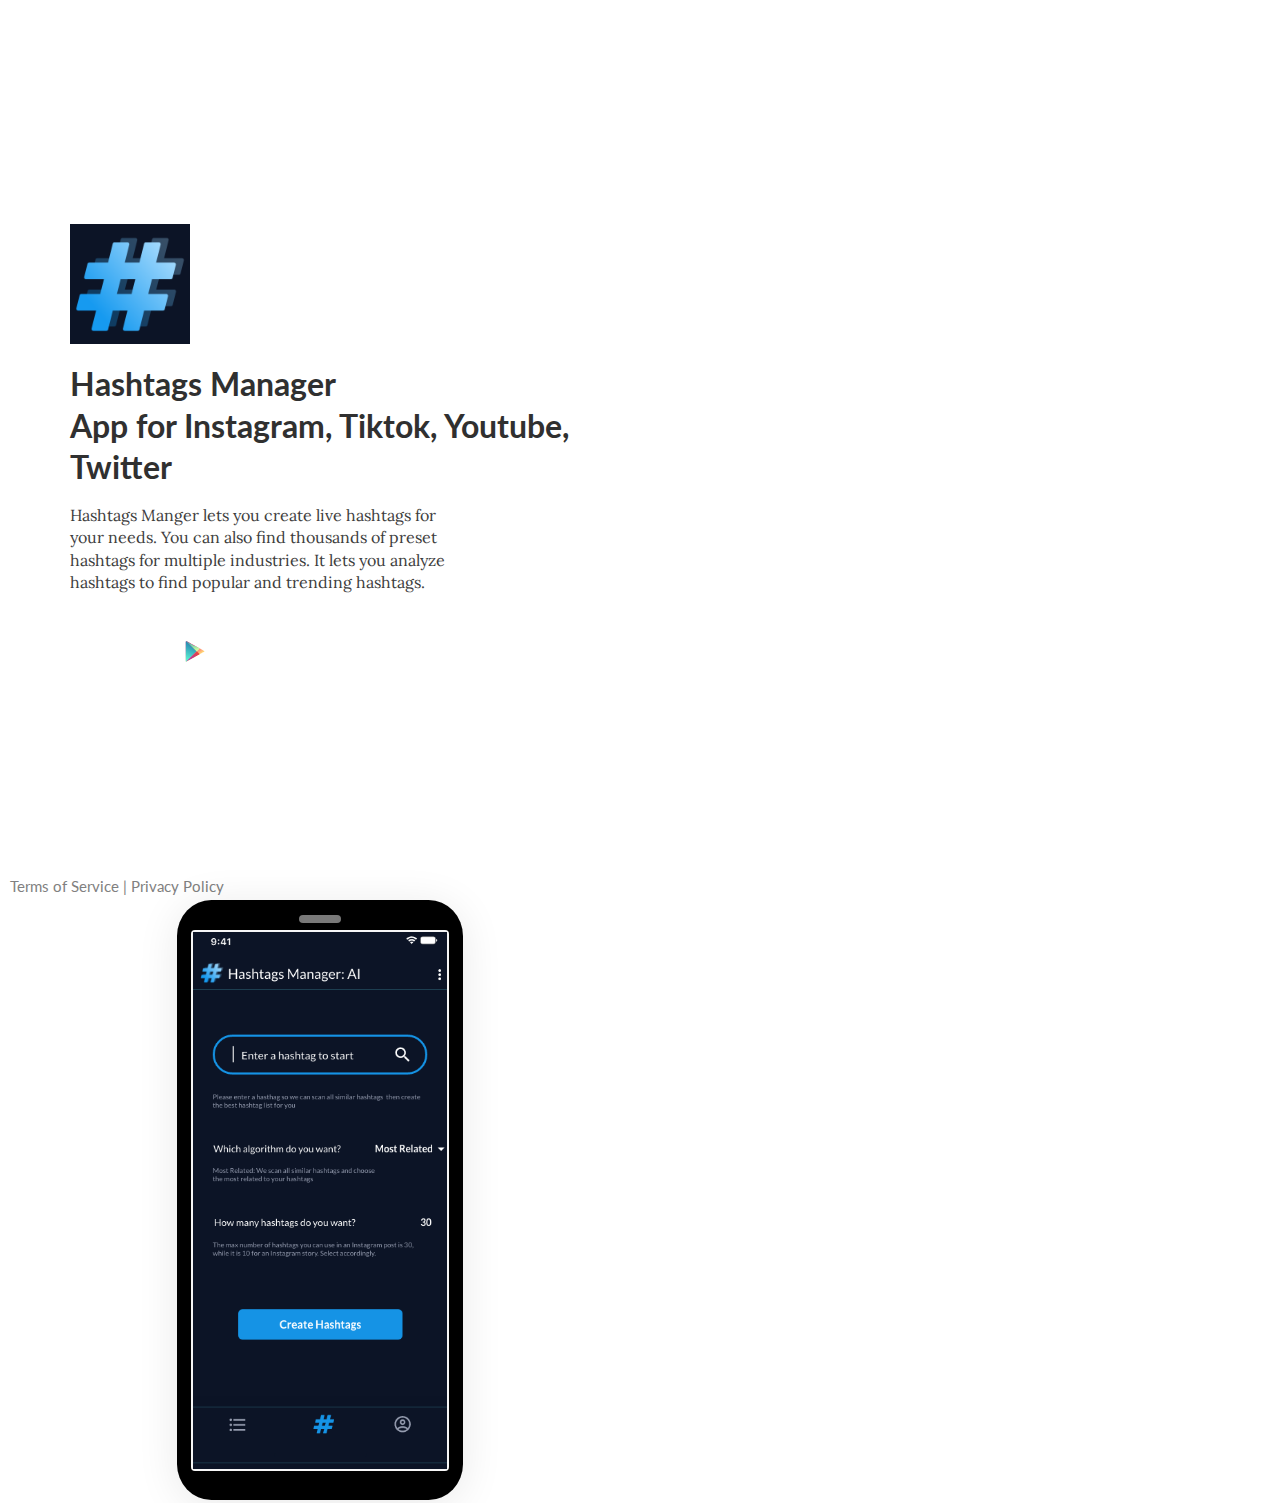
==== commit cb6eff16: "Update index.html" ====
--- a/index.html
+++ b/index.html
@@ -8,7 +8,7 @@
     <link href="https://fonts.googleapis.com/css?family=Lato:400,700|Lora" rel="stylesheet">
     <link rel="icon" type="image/png" href="favicon-32x32.png" sizes="32x32" />
     <link rel="icon" type="image/png" href="favicon-16x16.png" sizes="16x16" />
-    <meta name="description" content="Hashtags Manger lets you create live hashtags for your needs. You can also find thousands of preset hashtags for multiple industries. It lets you analyze hashtags to find popular and trending hashtags." />
+    <meta name="description" content="Hashtags Manager lets you create live hashtags for your needs. You can also find thousands of preset hashtags for multiple industries. It lets you analyze hashtags to find popular and trending hashtags." />
     <title>Hashtags Manager App for Instagram, Tiktok, Youtbe, Twitter</title>
 
     <link rel="apple-touch-icon" sizes="57x57" href="/apple-icon-57x57.png">
@@ -38,16 +38,144 @@
         <h1 class="heading header-02__heading">Hashtags Manager<br>App for Instagram, Tiktok, Youtube, Twitter</h1>
         <p class="header-02__text">Hashtags Manger lets you create live hashtags for your needs. You can also find thousands of preset hashtags for multiple industries. It lets you analyze hashtags to find popular and trending hashtags.</p>
 
-        <a style="min-width: 500px;
-}"href="https://google.com" target=""><img class="header-02__logo_img" src="img/other/download-android-app.png"/></a>
-        <div class="buttons-set header-02__buttons">
-        	<ul class="buttons-set__list">
-          <li class="buttons-set__item"><a class="button   button--accent-bg " href="https://google.com" target=""><span>Donwload</span></a>
-          </li>
-         
-        </ul>
-          
-        </div>
+        <div class="header-26__cta_box">
+        <div class="buttons-set">
+          <ul class="buttons-set__list">
+            <li class="buttons-set__item"><a class="store-button" href="https://apps.apple.com/us/app/hashtags-manager-ai/id1520200707" target="_blank">
+                <div class="store-button__img"><?xml version="1.0" encoding="UTF-8"?>
+<svg width="97px" height="26px" viewBox="0 0 97 26" version="1.1" xmlns="http://www.w3.org/2000/svg" xmlns:xlink="http://www.w3.org/1999/xlink">
+    <!-- Generator: Sketch 47.1 (45422) - http://www.bohemiancoding.com/sketch -->
+    <defs></defs>
+    <g id="Symbols" stroke="none" stroke-width="1" fill="none" fill-rule="evenodd">
+        <g id="App-Store" transform="translate(-10.000000, -7.000000)" fill="#FFFFFF">
+            <g id="Group">
+                <g transform="translate(9.000000, 6.000000)">
+                    <g id="icon" transform="translate(0.777778, 1.111111)">
+                        <path d="M16.499154,11.8220832 C16.473036,9.01365198 18.875889,7.64734103 18.9857646,7.58373089 C17.6249284,5.66409886 15.5156774,5.40181596 14.7744675,5.38090303 C13.0029488,5.20052908 11.2845667,6.40650762 10.3821459,6.40650762 C9.46171272,6.40650762 8.07205674,5.39833047 6.5743264,5.42795711 C4.64700054,5.45671238 2.84396018,6.53634201 1.8550799,8.21286132 C-0.185724032,11.6312528 1.33632303,16.6547111 3.2915681,19.417831 C4.26964094,20.7719428 5.41252717,22.2820301 6.90845626,22.2288764 C8.37196305,22.1713659 8.91863913,21.3261352 10.6847541,21.3261352 C12.4346579,21.3261352 12.948011,22.2288764 14.4736606,22.1940215 C16.0443411,22.1713659 17.0332214,20.8355529 17.9770707,19.469242 C19.1073482,17.9199429 19.5612605,16.3906855 19.5792729,16.312262 C19.5432481,16.3009342 16.529775,15.1881924 16.499154,11.8220832" id="Fill-2"></path>
+                        <path d="M13.6171714,3.5632215 C14.4043129,2.61081215 14.9428834,1.31508231 14.7933805,0.00018229782 C13.6540968,0.0489791175 12.2293166,0.762632605 11.4088522,1.69412904 C10.6829528,2.51496125 10.0345068,3.86035928 10.202022,5.1255911 C11.4818024,5.21795651 12.7958063,4.50081754 13.6171714,3.5632215" id="Fill-3"></path>
+                    </g>
+                    <g id="App-Store" transform="translate(26.555556, 10.888889)">
+                        <path d="M10.7699064,12.6027504 L8.77027078,12.6027504 L7.67491774,9.20644132 L3.86759736,9.20644132 L2.82419434,12.6027504 L0.877389216,12.6027504 L4.65036975,1.04018177 L6.98019623,1.04018177 L10.7699064,12.6027504 L10.7699064,12.6027504 Z M7.34472691,7.78153807 L6.35415442,4.76317594 C6.24937387,4.45386767 6.05213988,3.72751455 5.76333297,2.58411657 L5.72811261,2.58411657 C5.61188544,3.07588196 5.42609807,3.80223509 5.171631,4.76317594 L4.19778819,7.78153807 L7.34472691,7.78153807 L7.34472691,7.78153807 Z" id="Fill-4"></path>
+                        <path d="M20.453743,8.33151597 C20.453743,9.74946848 20.0636776,10.8702765 19.2826662,11.6930713 C18.5835422,12.4255063 17.7144799,12.7912894 16.678121,12.7912894 C15.5589942,12.7912894 14.7542091,12.3977033 14.2655267,11.6079246 L14.2655267,15.9825514 L12.3882817,15.9825514 L12.3882817,7.00566087 C12.3882817,6.11509634 12.364508,5.20194188 12.3187215,4.26532864 L13.9696757,4.26532864 L14.0744562,5.58770837 L14.1096766,5.58770837 C14.7357184,4.59114494 15.6857875,4.09329764 16.9607643,4.09329764 C17.9575004,4.09329764 18.7895813,4.48167066 19.455246,5.25928555 C20.1200302,6.03863812 20.453743,7.0621357 20.453743,8.33151597 L20.453743,8.33151597 Z M18.5412778,8.39928576 C18.5412778,7.58778598 18.3563709,6.91877653 17.9847962,6.3922574 C17.5788816,5.84401719 17.0338466,5.56859381 16.3505717,5.56859381 C15.887424,5.56859381 15.4665408,5.72151026 15.0905635,6.02386778 C14.7137057,6.32709414 14.4671632,6.7241556 14.3518165,7.21678983 C14.293703,7.44529566 14.2646462,7.632097 14.2646462,7.77980038 L14.2646462,9.17168759 C14.2646462,9.77640263 14.4530751,10.2881514 14.8299329,10.706934 C15.2067907,11.1239788 15.6963536,11.3333701 16.2986217,11.3333701 C17.0056703,11.3333701 17.5559883,11.0631598 17.9495758,10.5270834 C18.3440438,9.98926927 18.5412778,9.28029302 18.5412778,8.39928576 L18.5412778,8.39928576 Z" id="Fill-5"></path>
+                        <path d="M30.1719195,8.33151597 C30.1719195,9.74946848 29.7818541,10.8702765 29.0008427,11.6930713 C28.3008381,12.4255063 27.4326564,12.7912894 26.3954169,12.7912894 C25.2771707,12.7912894 24.4723856,12.3977033 23.9828226,11.6079246 L23.9828226,15.9825514 L22.1055777,15.9825514 L22.1055777,7.00566087 C22.1055777,6.11509634 22.081804,5.20194188 22.0360175,4.26532864 L23.6869716,4.26532864 L23.7917522,5.58770837 L23.8269725,5.58770837 C24.4521338,4.59114494 25.4022029,4.09329764 26.6780603,4.09329764 C27.6739158,4.09329764 28.5068772,4.48167066 29.1734224,5.25928555 C29.8373261,6.03863812 30.1719195,7.0621357 30.1719195,8.33151597 L30.1719195,8.33151597 Z M28.2585737,8.39928576 C28.2585737,7.58778598 28.0727863,6.91877653 27.7012116,6.3922574 C27.2961775,5.84401719 26.752023,5.56859381 26.0687481,5.56859381 C25.6056005,5.56859381 25.1847172,5.72151026 24.8069789,6.02386778 C24.4310016,6.32709414 24.1844592,6.7241556 24.0691125,7.21678983 C24.0118794,7.44529566 23.9810616,7.632097 23.9810616,7.77980038 L23.9810616,9.17168759 C23.9810616,9.77640263 24.170371,10.2881514 24.5454678,10.706934 C24.9223256,11.12311 25.4118885,11.3333701 26.0159176,11.3333701 C26.7238467,11.3333701 27.2741648,11.0631598 27.6668718,10.5270834 C28.0613397,9.98926927 28.2585737,9.28029302 28.2585737,8.39928576 L28.2585737,8.39928576 Z" id="Fill-6"></path>
+                        <path d="M41.037399,9.36022661 C41.037399,10.3437574 40.689598,11.1439622 39.995757,11.7617099 C39.2332363,12.4359324 38.1687011,12.7739125 36.8039124,12.7739125 C35.5430236,12.7739125 34.5321995,12.5341117 33.7696788,12.0536413 L34.2037696,10.5097065 C35.0270454,10.9901769 35.9313281,11.2308466 36.915737,11.2308466 C37.6236661,11.2308466 38.1739842,11.072717 38.5666911,10.7590646 C38.9611591,10.4436744 39.1592736,10.024023 39.1592736,9.49924157 C39.1592736,9.02919726 38.9954989,8.63474234 38.6714717,8.3141391 C38.3465639,7.99527356 37.8094535,7.69639141 37.0557379,7.42357457 C35.0041522,6.66854962 33.9774789,5.56338075 33.9774789,4.11154335 C33.9774789,3.16276631 34.3402485,2.38602027 35.0631463,1.7786987 C35.7869246,1.17224597 36.7466793,0.86901961 37.9406493,0.86901961 C39.0069456,0.86901961 39.895379,1.05234558 40.6006666,1.41812867 L40.1295944,2.92817858 C39.4656907,2.57369045 38.7163776,2.39644639 37.8781332,2.39644639 C37.2159905,2.39644639 36.6956098,2.55718243 36.3249155,2.87691682 C36.0123349,3.16276631 35.8529628,3.51117253 35.8529628,3.92474201 C35.8529628,4.38088482 36.0334671,4.75970056 36.3935952,5.05597618 C36.7052954,5.33053071 37.2741041,5.62854401 38.0964994,5.9482784 C39.1055626,6.34968407 39.8460705,6.81712185 40.3215453,7.3540671 C40.7996616,7.89101235 41.037399,8.56089064 41.037399,9.36022661" id="Fill-7"></path>
+                        <path d="M47.2599552,5.65547816 L45.1907594,5.65547816 L45.1907594,9.70341978 C45.1907594,10.7329993 45.5552901,11.2464857 46.2861124,11.2464857 C46.6215863,11.2464857 46.8998271,11.2186827 47.1199543,11.1604702 L47.1719044,12.5671278 C46.8020906,12.7035362 46.3151692,12.7721748 45.7129012,12.7721748 C44.9706322,12.7721748 44.3921378,12.5480132 43.9730156,12.1022965 C43.5556544,11.655711 43.3469738,10.9076368 43.3469738,9.85459854 L43.3469738,5.65200278 L42.1151419,5.65200278 L42.1151419,4.26185327 L43.3469738,4.26185327 L43.3469738,2.73529533 L45.1907594,2.18618628 L45.1907594,4.26185327 L47.2599552,4.26185327 L47.2599552,5.65547816" id="Fill-8"></path>
+                        <path d="M56.5775002,8.36540087 C56.5775002,9.64694495 56.2068059,10.6991144 55.464537,11.5219091 C54.6888086,12.3681626 53.6568522,12.7912894 52.3704288,12.7912894 C51.1289112,12.7912894 50.1418608,12.3855395 49.4057554,11.5740397 C48.66965,10.7625399 48.3015972,9.73904236 48.3015972,8.50441582 C48.3015972,7.21244561 48.6828576,6.1541943 49.4400952,5.33139955 C50.1990939,4.50860481 51.2222452,4.09590417 52.5086687,4.09590417 C53.7493057,4.09590417 54.7442807,4.50339175 55.4988768,5.31402268 C56.2191331,6.10206369 56.5775002,7.11774168 56.5775002,8.36540087 L56.5775002,8.36540087 Z M54.6315756,8.4079742 C54.6315756,7.64426081 54.4642789,6.98915285 54.128805,6.44091263 C53.7352175,5.77885393 53.1708113,5.44869342 52.44175,5.44869342 C51.6906759,5.44869342 51.1121816,5.77885393 50.7203551,6.44091263 C50.3831202,6.98915285 50.2167041,7.65555577 50.2167041,8.44272793 C50.2167041,9.20731017 50.3831202,9.86415581 50.7203551,10.4097895 C51.1262697,11.072717 51.6924369,11.4037464 52.4267813,11.4037464 C53.1435156,11.4037464 53.7061607,11.0648975 54.1138363,10.3941503 C54.4581153,9.83287745 54.6315756,9.17342527 54.6315756,8.4079742 L54.6315756,8.4079742 Z" id="Fill-9"></path>
+                        <path d="M62.6820682,5.89441011 C62.4962808,5.86052521 62.2972858,5.84401719 62.0903662,5.84401719 C61.4299846,5.84401719 60.9192894,6.08816219 60.5600418,6.58166527 C60.2474612,7.016087 60.0916111,7.56519605 60.0916111,8.2281236 L60.0916111,12.6027504 L58.2143662,12.6027504 L58.2143662,6.89097354 C58.2143662,5.93090153 58.1958755,5.05423849 58.1597746,4.26619749 L59.7948796,4.26619749 L59.8635593,5.86139405 L59.9155093,5.86139405 C60.1145043,5.31315384 60.4262045,4.87091253 60.8541318,4.54075202 C61.273254,4.24186987 61.7240745,4.09329764 62.210996,4.09329764 C62.3844562,4.09329764 62.5411868,4.10633029 62.6803072,4.12718253 L62.6820682,5.89441011" id="Fill-10"></path>
+                        <path d="M71.0777203,8.03958458 C71.0777203,8.37148277 71.0557076,8.65125036 71.0090406,8.87975619 L65.3781864,8.87975619 C65.3984381,9.70341978 65.6722763,10.3342001 66.1944181,10.7686218 C66.6690124,11.156126 67.2836076,11.350747 68.0364427,11.350747 C68.8702846,11.350747 69.6310442,11.2204204 70.3151996,10.956292 L70.6092896,12.2421803 C69.8097876,12.5853735 68.8650015,12.7574045 67.7766926,12.7574045 C66.4664953,12.7574045 65.438061,12.3768511 64.6896284,11.6174819 C63.9438374,10.8572439 63.5687406,9.83461514 63.5687406,8.55567758 C63.5687406,7.29932996 63.9156611,6.25237361 64.6130242,5.41741505 C65.3420855,4.52598168 66.3273749,4.08026499 67.5671314,4.08026499 C68.7848752,4.08026499 69.706768,4.52598168 70.3319293,5.41741505 C70.8285363,6.12378478 71.0777203,6.99957897 71.0777203,8.03958458 L71.0777203,8.03958458 Z M69.2876458,7.55911415 C69.3008534,7.00913625 69.1775822,6.53648541 68.9231151,6.13507974 C68.5982073,5.61898673 68.0980783,5.36180907 67.428011,5.36180907 C66.8134158,5.36180907 66.3141673,5.61290483 65.9337875,6.11683403 C65.6212068,6.51737086 65.4354195,6.99957897 65.3781864,7.55737646 L69.2876458,7.55911415 L69.2876458,7.55911415 Z" id="Fill-11"></path>
+                    </g>
+                    <g id="Available-on-the" transform="translate(27.444444, 0.222222)">
+                        <path d="M5.74792773,7.03658129 L4.75982626,7.03658129 L4.21933387,5.31398068 L2.33955264,5.31398068 L1.82382914,7.03658129 L0.862265755,7.03658129 L2.72523952,1.17113069 L3.87522333,1.17113069 L5.74792773,7.03658129 L5.74792773,7.03658129 Z M4.05656693,4.59122373 L3.56738151,3.05962465 C3.51607454,2.90269851 3.42142203,2.53773315 3.27546254,1.95486465 L3.25777048,1.95486465 C3.19761748,2.20684319 3.111811,2.57270526 2.98265897,3.05962465 L2.50231958,4.59122373 L4.05656693,4.59122373 L4.05656693,4.59122373 Z" id="Fill-12"></path>
+                        <path d="M10.4062467,2.80764611 L8.82634592,7.03658129 L7.92493553,7.03658129 L6.39634167,2.80764611 L7.39240457,2.80764611 L8.10539453,5.04406772 C8.22570053,5.41800029 8.32831447,5.77489516 8.40527492,6.11385561 L8.43092841,6.11385561 C8.49992744,5.80986727 8.60254138,5.4529724 8.7308088,5.04406772 L9.43495273,2.80764611 L10.4062467,2.80764611" id="Fill-13"></path>
+                        <path d="M13.7695071,7.03658129 L13.7005081,6.54966191 L13.6748546,6.54966191 C13.3917816,6.94152889 12.9795567,7.13253041 12.4558717,7.13253041 C11.7092669,7.13253041 11.1767359,6.60167171 11.1767359,5.88788198 C11.1767359,4.84409899 12.0693003,4.30427308 13.6147016,4.30427308 L13.6147016,4.22625838 C13.6147016,3.66939477 13.3227826,3.39051461 12.7477907,3.39051461 C12.3355657,3.39051461 11.9746477,3.49543094 11.6579599,3.70436688 L11.4695395,3.08652627 C11.8561109,2.84261822 12.3364503,2.72066419 12.9034808,2.72066419 C13.9933116,2.72066419 14.5435346,3.3035327 14.5435346,4.47016643 L14.5435346,6.02777042 C14.5435346,6.45460951 14.5612267,6.78549947 14.6036876,7.03747801 L13.7695071,7.03658129 L13.7695071,7.03658129 Z M13.6403551,4.93018419 C12.6097926,4.93018419 12.0949537,5.18305944 12.0949537,5.78296564 C12.0949537,6.22684243 12.3612192,6.44384886 12.7300986,6.44384886 C13.2024766,6.44384886 13.6403551,6.0788835 13.6403551,5.58299691 L13.6403551,4.93018419 L13.6403551,4.93018419 Z" id="Fill-14"></path>
+                        <path d="M16.6081979,2.11089406 C16.2994715,2.11089406 16.0588595,1.86698601 16.0588595,1.54506325 C16.0588595,1.2231405 16.3074329,0.988199652 16.6258899,0.988199652 C16.9434624,0.988199652 17.2008818,1.2231405 17.1920358,1.54506325 C17.1920358,1.88492043 16.9523084,2.11089406 16.6081979,2.11089406 L16.6081979,2.11089406 Z M16.162358,2.80764611 L17.0894219,2.80764611 L17.0894219,7.03658129 L16.162358,7.03658129 L16.162358,2.80764611 Z" id="Fill-15"></path>
+                        <polygon id="Fill-16" points="18.7365525 0.867142348 19.6636164 0.867142348 19.6636164 7.03658129 18.7365525 7.03658129"></polygon>
+                        <path d="M23.6036378,7.03658129 L23.5337542,6.54966191 L23.5089853,6.54966191 C23.2259124,6.94152889 22.8136874,7.13253041 22.2900025,7.13253041 C21.5433976,7.13253041 21.0108666,6.60167171 21.0108666,5.88788198 C21.0108666,4.84409899 21.903431,4.30427308 23.4488323,4.30427308 L23.4488323,4.22625838 C23.4488323,3.66939477 23.1569134,3.39051461 22.5819215,3.39051461 C22.1696965,3.39051461 21.8087785,3.49543094 21.4920906,3.70436688 L21.3027856,3.08562955 C21.6893571,2.8417215 22.1696965,2.71976747 22.736727,2.71976747 C23.8265578,2.71976747 24.3776654,3.30263598 24.3776654,4.46926971 L24.3776654,6.0268737 C24.3776654,6.45371279 24.3953575,6.78460275 24.4360492,7.03658129 L23.6036378,7.03658129 L23.6036378,7.03658129 Z M23.4744858,4.93018419 C22.4439234,4.93018419 21.9290845,5.18305944 21.9290845,5.78296564 C21.9290845,6.22684243 22.19535,6.44384886 22.5642294,6.44384886 C23.0366074,6.44384886 23.4744858,6.0788835 23.4744858,5.58299691 L23.4744858,4.93018419 L23.4744858,4.93018419 Z" id="Fill-17"></path>
+                        <path d="M28.1328048,7.13253041 C27.5410055,7.13253041 27.1040116,6.87965515 26.8200541,6.38376856 L26.802362,6.38376856 L26.7492858,7.03658129 L25.96022,7.03658129 C25.9849889,6.69762084 25.9938349,6.31382434 25.9938349,5.89684918 L25.9938349,0.867142348 L26.922668,0.867142348 L26.922668,3.42638344 L26.9394755,3.42638344 C27.214587,2.95650176 27.6604269,2.72156091 28.2699183,2.72156091 C29.2748272,2.72156091 29.9789711,3.59227679 29.9789711,4.86203341 C29.9789711,6.17483262 29.1969821,7.13253041 28.1328048,7.13253041 L28.1328048,7.13253041 Z M27.9443844,3.45956211 C27.4109688,3.45956211 26.922668,3.9294438 26.922668,4.58225652 L26.922668,5.32205117 C26.922668,5.90491967 27.3614311,6.38376856 27.9275769,6.38376856 C28.6219902,6.38376856 29.0359844,5.80986727 29.0359844,4.8961088 C29.0350998,4.04332734 28.6051828,3.45956211 27.9443844,3.45956211 L27.9443844,3.45956211 Z" id="Fill-18"></path>
+                        <polygon id="Fill-19" points="31.3509903 0.867142348 32.2771695 0.867142348 32.2771695 7.03658129 31.3509903 7.03658129"></polygon>
+                        <path d="M37.3229446,5.14808733 L34.5399838,5.14808733 C34.5585605,5.94885899 35.0804762,6.40080626 35.8527346,6.40080626 C36.2658441,6.40080626 36.6435696,6.33086204 36.9779495,6.20083753 L37.1221398,6.85365025 C36.7276069,7.02761408 36.2640749,7.114596 35.7235826,7.114596 C34.4179086,7.114596 33.6456503,6.27885223 33.6456503,4.98309071 C33.6456503,3.68643247 34.4364853,2.71169698 35.620084,2.71169698 C36.6833767,2.71169698 37.3547904,3.51246864 37.3547904,4.72214497 C37.3574442,4.88714159 37.3494827,5.03510052 37.3229446,5.14808733 L37.3229446,5.14808733 Z M36.4737258,4.47823691 C36.4737258,3.82542419 36.1464228,3.36450971 35.5537388,3.36450971 C35.0212078,3.36450971 34.601906,3.8343914 34.5399838,4.47823691 L36.4737258,4.47823691 L36.4737258,4.47823691 Z" id="Fill-20"></path>
+                        <path d="M42.9419424,7.13253041 C41.7229596,7.13253041 40.9330092,6.20980473 40.9330092,4.95708581 C40.9330092,3.65146036 41.7397671,2.72066419 43.0118261,2.72066419 C44.2122323,2.72066419 45.0207593,3.59945055 45.0207593,4.88803831 C45.0207593,6.20980473 44.1874634,7.13253041 42.9419424,7.13253041 L42.9419424,7.13253041 Z M42.9773266,3.40755231 C42.3076821,3.40755231 41.8786497,4.04243062 41.8786497,4.93018419 C41.8786497,5.80090006 42.3165282,6.43577837 42.9684805,6.43577837 C43.6204329,6.43577837 44.0583113,5.75696074 44.0583113,4.91224977 C44.0583113,4.05139782 43.6292789,3.40755231 42.9773266,3.40755231 L42.9773266,3.40755231 Z" id="Fill-21"></path>
+                        <path d="M50.0046122,7.03658129 L49.0793176,7.03658129 L49.0793176,4.60826143 C49.0793176,3.8603963 48.79536,3.48556702 48.2371756,3.48556702 C47.6878372,3.48556702 47.3092271,3.96441591 47.3092271,4.52127951 L47.3092271,7.03658129 L46.3839324,7.03658129 L46.3839324,4.01642571 C46.3839324,3.64249315 46.3733172,3.24165896 46.3485483,2.80674939 L47.1641522,2.80674939 L47.2074978,3.45956211 L47.2340359,3.45956211 C47.4808401,3.00761484 47.9886022,2.71976747 48.5556326,2.71976747 C49.4296203,2.71976747 50.0046122,3.3985851 50.0046122,4.5033451 L50.0046122,7.03658129" id="Fill-22"></path>
+                        <path d="M56.0703345,3.51246864 L55.0503873,3.51246864 L55.0503873,5.56595922 C55.0503873,6.08874743 55.2299617,6.34969318 55.5899951,6.34969318 C55.7527621,6.34969318 55.8916447,6.33175876 56.0022201,6.30575386 L56.0278736,7.0195436 C55.8474146,7.08948782 55.605918,7.12445993 55.3078068,7.12445993 C54.5762402,7.12445993 54.1410155,6.71555525 54.1410155,5.64487064 L54.1410155,3.51246864 L53.5332933,3.51246864 L53.5332933,2.80764611 L54.1410155,2.80764611 L54.1410155,2.03287936 L55.0503873,1.7539992 L55.0503873,2.80674939 L56.0703345,2.80674939 L56.0703345,3.51246864" id="Fill-23"></path>
+                        <path d="M60.9798808,7.03658129 L60.0519323,7.03658129 L60.0519323,4.62619584 C60.0519323,3.86936351 59.7679747,3.48646374 59.2106749,3.48646374 C58.7303355,3.48646374 58.2844956,3.8173537 58.2844956,4.48720412 L58.2844956,7.03658129 L57.3565472,7.03658129 L57.3565472,0.867142348 L58.2844956,0.867142348 L58.2844956,3.40755231 L58.3021877,3.40755231 C58.5932221,2.94663783 59.0151777,2.71976747 59.55567,2.71976747 C60.4393884,2.71976747 60.9798808,3.41562279 60.9798808,4.52127951 L60.9798808,7.03658129" id="Fill-24"></path>
+                        <path d="M65.7169294,5.14808733 L62.9348532,5.14808733 C62.9525453,5.94885899 63.474461,6.40080626 64.247604,6.40080626 C64.6615981,6.40080626 65.038439,6.33086204 65.3710497,6.20083753 L65.5161246,6.85365025 C65.1224763,7.02761408 64.6580597,7.114596 64.1166827,7.114596 C62.8118934,7.114596 62.0396351,6.27885223 62.0396351,4.98309071 C62.0396351,3.68643247 62.8295855,2.71169698 64.0131842,2.71169698 C65.0773615,2.71169698 65.7478905,3.51246864 65.7478905,4.72214497 C65.7514289,4.88714159 65.7425829,5.03510052 65.7169294,5.14808733 L65.7169294,5.14808733 Z M64.866826,4.47823691 C64.866826,3.82542419 64.5412921,3.36450971 63.9486082,3.36450971 C63.4160772,3.36450971 62.9958908,3.8343914 62.9348532,4.47823691 L64.866826,4.47823691 L64.866826,4.47823691 Z" id="Fill-25"></path>
+                    </g>
+                </g>
+            </g>
+        </g>
+    </g>
+</svg>
+                </div></a>
+            </li>
+            <li class="buttons-set__item"><a class="store-button" href="https://play.google.com/store/apps/details?id=hashtagmanager.app&hl=en" target="_blank">
+                <div class="store-button__img"><?xml version="1.0" encoding="UTF-8"?>
+
+<svg width="109px" height="29px" viewBox="0 0 109 29" version="1.1" xmlns="http://www.w3.org/2000/svg" xmlns:xlink="http://www.w3.org/1999/xlink">
+  
+    <defs>
+        <linearGradient x1="58.9170878%" y1="9.59026547%" x2="90.8103723%" y2="60.8514694%" id="linearGradient-1">
+            <stop stop-color="#FF177B" offset="0%"></stop>
+            <stop stop-color="#FFEC73" offset="100%"></stop>
+        </linearGradient>
+        <linearGradient x1="37.1029741%" y1="-44.0352456%" x2="0%" y2="101.060094%" id="linearGradient-2">
+            <stop stop-color="#064AA2" offset="0%"></stop>
+            <stop stop-color="#63FFD4" offset="100%"></stop>
+        </linearGradient>
+        <path d="M11.0717273,10.1158947 L0.398263571,0 C0.149251865,0.0578427538 0,0.244106096 0,0.557568999 L0,10.1158947 L0,19.9131785 C0,20.1791284 0.107210289,20.337362 0.238958142,20.3910948 L11.0717273,10.1158947 Z" id="path-3"></path>
+        <path d="M0.440827636,11.1784378 L6.61009582,7.78944482 C8.12929403,6.94763541 9.33496759,6.27954861 9.33496759,6.27954861 L13.8213548,3.86309064 L10.8345238,0.960808065 L0.00188112257,11.2372868 C0.122620931,11.2761183 0.335428415,11.254893 0.501452269,11.1729514" id="path-5"></path>
+        <linearGradient x1="78.6453125%" y1="50%" x2="2.49516972%" y2="100%" id="linearGradient-7">
+            <stop stop-color="#FF4521" offset="0%"></stop>
+            <stop stop-color="#8A33DB" offset="100%"></stop>
+        </linearGradient>
+        <linearGradient x1="0%" y1="-24.1863374%" x2="64.2244373%" y2="100%" id="linearGradient-8">
+            <stop stop-color="#00A3B5" offset="0%"></stop>
+            <stop stop-color="#D6FFA1" offset="100%"></stop>
+        </linearGradient>
+        <path d="M1.5678461,1.09135165 C1.36237291,0.981305283 1.15821949,0.949824968 0.993072995,0.994317422 L11.6753982,11.1249276 L14.6307277,8.32821024 L10.1759927,5.86061238 C10.1759927,5.86061238 5.97726048,3.5343202 3.44204132,2.12965899 L1.5678461,1.09135165 Z" id="path-9"></path>
+    </defs>
+    <g id="Symbols" stroke="none" stroke-width="1" fill="none" fill-rule="evenodd">
+        <g id="Play-Store" transform="translate(-4.000000, -6.000000)">
+            <g id="Group">
+                <g transform="translate(3.000000, 5.000000)">
+                    <g id="icon" transform="translate(0.779163, 8.257836)">
+                        <path d="M10.5726037,5.86061238 C10.5726037,5.86061238 2.45556246,1.36339544 1.97883601,1.09917998 C1.50131634,0.834964516 1.02617633,0.995239361 1.02617633,1.54747348 L1.02617633,11.1480954 L1.02617633,20.9439035 C1.02617633,21.3572856 1.36567536,21.536603 1.7805305,21.3072989 C2.19459241,21.0779948 10.5726037,16.4355784 10.5726037,16.4355784 C10.5726037,16.4355784 11.7107419,15.8053356 12.2798111,15.4902143 C13.1956536,14.9830675 15.0273387,13.968774 15.0273387,13.968774 C15.0273387,13.968774 18.8070418,11.8740928 19.3099446,11.5963889 C19.8120541,11.3178915 19.7636676,10.936247 19.340087,10.7164641 C18.9157132,10.4974747 15.0273387,8.32821024 15.0273387,8.32821024 L10.5726037,5.86061238 Z" id="orange" fill="url(#linearGradient-1)"></path>
+                        <g id="blue" transform="translate(1.000000, 1.000000)">
+                            <mask id="mask-4" fill="white">
+                                <use xlink:href="#path-3"></use>
+                            </mask>
+                            <use id="Clip-2" fill="url(#linearGradient-2)" xlink:href="#path-3"></use>
+                            <path d="M14.0188777,7.3280497 L9.5583257,4.85881556 C9.54270432,4.89474627 1.42882868,0.389269362 0.95583257,0.159305428 C0.474954706,-0.140132123 0,0.0204370963 0,0.557568999 L0,10.1955474 C0,10.1919407 0,19.5908043 0,19.9928313 C0,20.419882 0.339366635,20.5995288 0.716874427,20.3910948 C1.1679604,20.1400782 9.54270432,15.4891352 9.5583257,15.4526265 L14.0188777,12.9833924 C13.995702,13.0178 17.773931,10.9192716 18.2404715,10.6734637 C18.7785514,10.3620487 18.7301837,9.97970318 18.3201243,9.79728384 C17.8825601,9.54012507 13.995702,7.36687633 14.0188777,7.3280497" id="Fill-1" mask="url(#mask-4)"></path>
+                        </g>
+                        <g id="red" transform="translate(1.237636, 10.156030)">
+                            <mask id="mask-6" fill="white">
+                                <use xlink:href="#path-5"></use>
+                            </mask>
+                            <g id="Clip-8"></g>
+                            <path d="M9.32068959,-4.29721422 C9.30506821,-4.26128352 1.19119258,-8.76676043 0.718196464,-8.99672436 C0.2373186,-9.29616191 -0.237636106,-9.13559269 -0.237636106,-8.59846079 L-0.237636106,1.03951763 C-0.237636106,1.03591092 -0.237636106,10.4347745 -0.237636106,10.8368015 C-0.237636106,11.2638522 0.101730529,11.443499 0.479238322,11.235065 C0.930324298,10.9840484 9.30506821,6.33310537 9.32068959,6.29659676 L13.7812416,3.82736262 C13.7580659,3.8617702 17.5362949,1.76324179 18.0028354,1.51743391 C18.5409153,1.20601891 18.4925476,0.82367339 18.0824882,0.641254055 C17.644924,0.38409528 13.7580659,-1.78915346 13.7812416,-1.82798008 L9.32068959,-4.29721422 Z" id="Fill-7" fill="url(#linearGradient-7)" mask="url(#mask-6)"></path>
+                        </g>
+                        <g id="green" transform="translate(0.396611, 0.000000)">
+                            <mask id="mask-10" fill="white">
+                                <use xlink:href="#path-9"></use>
+                            </mask>
+                            <use id="Clip-5" fill="url(#linearGradient-8)" xlink:href="#path-9"></use>
+                            <path d="M14.6222667,8.3280497 L10.1617147,5.85881556 C10.1460933,5.89474627 2.03221766,1.38926936 1.55922155,1.15930543 C1.07834368,0.859867877 0.603388975,1.0204371 0.603388975,1.557569 L0.603388975,11.1955474 C0.603388975,11.1919407 0.603388975,20.5908043 0.603388975,20.9928313 C0.603388975,21.419882 0.94275561,21.5995288 1.3202634,21.3910948 C1.77134938,21.1400782 10.1460933,16.4891352 10.1617147,16.4526265 L14.6222667,13.9833924 C14.599091,14.0178 18.37732,11.9192716 18.8438605,11.6734637 C19.3819404,11.3620487 19.3335727,10.9797032 18.9235132,10.7972838 C18.485949,10.5401251 14.599091,8.36687633 14.6222667,8.3280497" id="Fill-4" mask="url(#mask-10)"></path>
+                        </g>
+                    </g>
+                    <g id="Google-play" transform="translate(24.639492, 11.010196)" fill="#FFFFFF">
+                        <path d="M52.9384101,11.778231 L52.0563601,12.6154262 C51.8525158,12.728115 51.6497645,12.8589439 51.4475597,12.9518435 C50.8349339,13.2316415 50.2119246,13.3020033 49.6583207,13.3020033 C49.0691943,13.3020033 48.1456103,13.2635242 47.2034453,12.5780465 C45.8945792,11.6507003 45.3223944,10.0565662 45.3223944,8.66747078 C45.3223944,5.79143307 47.6499353,4.38089928 49.5484743,4.38089928 C50.2119246,4.38089928 50.8934093,4.5480085 51.4475597,4.9003671 C52.3689578,5.51328416 52.6072315,6.30980148 52.7394844,6.73636977 L48.4041045,8.49816275 L46.9842991,8.60920243 C47.4439051,10.9674214 49.0298464,12.3389264 50.78247,12.3389264 C51.657962,12.3389264 52.3077498,12.0514326 52.9039807,11.7551435 C52.9039807,11.7551435 53.023664,11.6924776 52.9384101,11.778231 L52.9384101,11.778231 Z M50.2894975,7.04747588 C50.6374378,6.91798026 50.8184316,6.80619345 50.8184316,6.54609543 C50.8184316,5.80011216 49.9945046,4.93846828 49.0111949,4.93846828 C48.2828974,4.93846828 46.9154486,5.51953833 46.9154486,7.53723492 C46.9154486,7.85211955 46.9521877,8.18747998 46.9705572,8.52284042 L50.2894975,7.04747588 L50.2894975,7.04747588 Z" id="Fill-1"></path>
+                        <path d="M43.8907261,11.677338 C43.8907261,12.3962387 44.0181883,12.5081042 44.622272,12.5645854 C44.9371145,12.6018739 45.2508677,12.6183247 45.5613525,12.6556132 L44.8815541,13.0630451 L41.6421621,13.0630451 C42.0670362,12.5081042 42.1400273,12.4527198 42.1400273,12.0831248 L42.1400273,11.6702093 L42.1329461,0.667903155 L40.7025369,0.667903155 L42.0795645,0 L44.7083362,0 C44.1385693,0.332306496 43.968075,0.53465154 43.8950838,1.18226535 L43.8907261,11.677338" id="Fill-2"></path>
+                        <path d="M38.8648783,5.2887618 C39.2863368,5.63801761 40.1656898,6.37929524 40.1656898,7.78509099 C40.1656898,9.1552484 39.3994509,9.80112492 38.6266862,10.4124597 C38.3895818,10.6531556 38.1122348,10.9141379 38.1122348,11.3176737 C38.1122348,11.7272405 38.3895818,11.9492949 38.5891628,12.1148761 L39.2520763,12.6308097 C40.0580139,13.3167109 40.7927113,13.9455906 40.7927113,15.2230883 C40.7927113,16.9633363 39.122104,18.7183878 35.9652433,18.7183878 C33.3059757,18.7183878 32.0203911,17.4414384 32.0203911,16.0723776 C32.0203911,15.4062146 32.3494007,14.4626208 33.4348604,13.816196 C34.5725267,13.114943 36.1137055,13.0211867 36.9392205,12.9663585 C36.681451,12.6308097 36.3872457,12.2793608 36.3872457,11.7058575 C36.3872457,11.3922401 36.4807823,11.2052758 36.571056,10.9848663 C36.3703874,11.0040562 36.1680872,11.0237944 35.9842769,11.0237944 C34.0379541,11.0237944 32.9378112,9.55988072 32.9378112,8.11735005 C32.9378112,7.26641596 33.322834,6.32227388 34.1135447,5.63801761 C35.1598496,4.76953848 36.4073669,4.61985742 37.3987463,4.61985742 L41.1804532,4.61985742 L40.0047198,5.2887618 L38.8648783,5.2887618 L38.8648783,5.2887618 Z M37.5737868,13.481403 C37.4219299,13.4613087 37.3309253,13.4613087 37.1478198,13.4613087 C36.9800645,13.4613087 35.9806594,13.4981483 35.2065728,13.7627238 C34.7970524,13.9151059 33.6134454,14.365554 33.6134454,15.7035022 C33.6134454,17.0386596 34.8913462,18.0015134 36.8682276,18.0015134 C38.6444605,18.0015134 39.5873989,17.1346659 39.5873989,15.9675196 C39.5873989,15.0068984 38.9772301,14.5000745 37.5737868,13.481403 L37.5737868,13.481403 Z M38.0927328,9.91798031 C38.5150926,9.49218861 38.5519137,8.90406039 38.5519137,8.57009539 C38.5519137,7.24352739 37.7683822,5.17742642 36.2495116,5.17742642 C35.7757106,5.17742642 35.2623811,5.41737836 34.9710612,5.78851131 C34.6618722,6.17276236 34.5692779,6.67125022 34.5692779,7.15060751 C34.5692779,8.38589539 35.2829576,10.4345056 36.852728,10.4345056 C37.3108258,10.4345056 37.8035788,10.2098581 38.0927328,9.91798031 L38.0927328,9.91798031 Z" id="Fill-3"></path>
+                        <path d="M27.4273658,13.3020033 C24.5040808,13.3020033 22.9399817,10.9959539 22.9399817,8.90797724 C22.9399817,6.46832388 24.9062777,4.38089928 27.7031268,4.38089928 C30.4067839,4.38089928 32.1000438,6.5251884 32.1000438,8.77658156 C32.1000438,10.9755269 30.4264032,13.3020033 27.4273658,13.3020033 L27.4273658,13.3020033 Z M29.7135247,11.7938106 C30.1597549,11.1958644 30.2680314,10.449539 30.2680314,9.72203776 C30.2680314,8.07657844 29.4936908,4.93846828 27.2051205,4.93846828 C26.5964756,4.93846828 25.983456,5.17930771 25.5416006,5.57240197 C24.8208513,6.22626719 24.6923414,7.04788954 24.6923414,7.85400959 C24.6923414,9.69989161 25.5935514,12.7444343 27.8301709,12.7444343 C28.5520138,12.7444343 29.2886217,12.3906494 29.7135247,11.7938106 L29.7135247,11.7938106 Z" id="Fill-4"></path>
+                        <path d="M17.6297707,13.3020033 C14.7047226,13.3020033 13.1426978,10.9959539 13.1426978,8.90797724 C13.1426978,6.46832388 15.1103583,4.38089928 17.9072823,4.38089928 C20.6104302,4.38089928 22.30276,6.5251884 22.30276,8.77658156 C22.30276,10.9755269 20.6306029,13.3020033 17.6297707,13.3020033 L17.6297707,13.3020033 Z M19.9170631,11.7938106 C20.3602295,11.1958644 20.4707475,10.449539 20.4707475,9.72203776 C20.4707475,8.07657844 19.6938385,4.93846828 17.4063339,4.93846828 C16.7952019,4.93846828 16.1884469,5.17930771 15.7452805,5.57240197 C15.0230834,6.22626719 14.8950575,7.04788954 14.8950575,7.85400959 C14.8950575,9.69989161 15.8005395,12.7444343 18.0344265,12.7444343 C18.7549823,12.7444343 19.4908574,12.3906494 19.9170631,11.7938106 L19.9170631,11.7938106 Z" id="Fill-5"></path>
+                        <path d="M11.9299841,12.7508391 L9.45389799,13.3215084 C8.45065623,13.480701 7.54976373,13.6206141 6.59578097,13.6206141 C1.81984663,13.6206141 0,10.0825741 0,7.3135055 C0,3.93190376 2.57843533,0.796527142 6.9942316,0.796527142 C7.92851076,0.796527142 8.82721396,0.934787776 9.64600812,1.15953016 C10.9437093,1.52638906 11.5506897,1.97862802 11.9299841,2.24358167 L10.4916211,3.61847627 L9.88518796,3.75508438 L10.3175726,3.06157786 C9.73193772,2.48595091 8.65535476,1.42338213 6.61220064,1.42338213 C3.88051507,1.42338213 1.81984663,3.51326598 1.81984663,6.56436421 C1.81984663,9.8413065 4.17278517,12.9238026 7.94657239,12.9238026 C9.05544736,12.9238026 9.62630451,12.699611 10.1446187,12.4902921 L10.1446187,9.6810123 L7.53006013,9.82257797 L8.91588018,9.07343668 L12.5851288,9.07343668 L12.1363246,9.50804879 C12.0153663,9.61160656 11.9989467,9.64686027 11.9650127,9.78567174 C11.946951,9.94431343 11.9299841,10.4488821 11.9299841,10.6262523 L11.9299841,12.7508391" id="Fill-6"></path>
+                        <path d="M58.2820832,11.8634572 L58.2820832,16.5677645 L57.3499542,16.5677645 L57.3499542,4.5970949 L58.2820832,4.5970949 L58.2820832,5.96049567 C58.8893049,5.07929325 59.9989043,4.38089928 61.2876122,4.38089928 C63.5990955,4.38089928 65.1559202,6.13837814 65.1559202,8.92046007 C65.1559202,11.6839328 63.5990955,13.4780828 61.2876122,13.4780828 C60.0709845,13.4780828 58.9810434,12.8491998 58.2820832,11.8634572 L58.2820832,11.8634572 Z M64.2000876,8.9921836 C64.2000876,6.87324606 63.1055257,5.25707913 61.1646926,5.25707913 C59.9594139,5.25707913 58.806753,6.2128411 58.3057868,7.0463673 L58.3057868,10.9186413 C58.806753,11.7538268 59.9594139,12.7444343 61.1646926,12.7444343 C63.1055257,12.7444343 64.2000876,11.1144398 64.2000876,8.9921836 L64.2000876,8.9921836 Z" id="Fill-7"></path>
+                        <polygon id="Fill-8" points="66.4303636 1.27444343 67.3861962 1.27444343 67.3861962 13.3020033 66.4303636 13.3020033"></polygon>
+                        <path d="M77.7779498,15.7394636 C77.9772767,15.8286986 78.3174975,15.8834439 78.5332074,15.8834439 C79.1033367,15.8834439 79.500352,15.6496812 79.8569559,14.8241212 L80.5368515,13.2797545 L76.8648692,4.54020471 L77.9046452,4.54020471 L81.0545551,12.1136782 L84.1738834,4.54020471 L85.2284042,4.54020471 L80.7498308,15.1137241 C80.285099,16.2031569 79.5538699,16.72707 78.5495904,16.72707 C78.2481427,16.72707 77.8505813,16.6734195 77.6179423,16.6017031 L77.7779498,15.7394636" id="Fill-9"></path>
+                        <path d="M75.1473575,13.290136 C75.0847479,12.9879694 75.0375161,12.7215784 75.0029161,12.499219 C74.9743574,12.27741 74.9578811,12.0506474 74.9578811,11.8200321 C74.6365951,12.292821 74.1813026,12.6863532 73.5996925,12.9962253 C73.0175332,13.308299 72.4644819,13.4613087 71.7060272,13.4613087 C70.7926962,13.4613087 70.0836701,13.2361973 69.5778505,12.7793698 C69.0736786,12.3230927 68.819945,11.7049997 68.819945,10.922889 C68.819945,10.1418791 69.1873644,9.50782459 69.9200064,9.02292698 C70.6526484,8.5358278 71.5994811,8.29365419 72.7714886,8.29365419 L74.9578811,8.29365419 L74.9578811,7.2110281 C74.9578811,6.58743106 74.7458873,6.09702951 74.3224488,5.74147463 C73.8973627,5.38536935 73.300924,5.20539033 72.5276407,5.20539033 C71.8208114,5.20539033 71.2474395,5.3699583 70.81082,5.69028793 C70.378045,6.0172223 70.1600098,6.42231269 70.1600098,6.91051267 L69.2005454,6.91051267 L69.180774,6.86372913 C69.1461739,6.20545724 69.4465901,5.62809335 70.0853177,5.12943588 C70.7212993,4.6313288 71.5544461,4.38089928 72.5798154,4.38089928 C73.6018894,4.38089928 74.4289949,4.62747604 75.0523447,5.11952878 C75.6751453,5.60662796 75.987644,6.3105826 75.987644,7.2308423 L75.987644,11.5294238 C75.987644,11.8381951 76.0024726,12.136509 76.0409171,12.4271173 C76.08046,12.718276 76.1436188,13.0088844 76.2276475,13.290136 L75.1473575,13.290136 L75.1473575,13.290136 Z M71.818814,12.6647816 C72.6144837,12.6647816 73.1862685,12.4855353 73.7706742,12.1309154 C74.3512387,11.7785083 74.7463299,11.3187749 74.953204,10.7622263 L74.953204,9.08040941 L72.758253,9.08040941 C71.9197817,9.08040941 71.2256285,9.26740089 70.6796344,9.64470322 C70.1325429,10.0208991 69.8554303,10.4762067 69.8554303,11.0056471 C69.8554303,11.5052131 70.0310264,11.9046446 70.3800236,12.207261 C70.7301183,12.5131967 71.2086176,12.6647816 71.818814,12.6647816 L71.818814,12.6647816 Z" id="Fill-10"></path>
+                    </g>
+                    <g id="Get-it-on" transform="translate(24.320881, 0.372217)" fill="#FFFFFF">
+                        <path d="M0.00338293381,3.81261756 C0.00338293381,2.09689283 1.37347113,0.993234132 3.07716509,0.993234132 C4.2189967,0.993234132 4.96576884,1.5001412 5.4310611,2.12088541 L4.59704667,2.57061867 C4.28099909,2.16172384 3.72736714,1.84369453 3.07716509,1.84369453 C1.91832398,1.84369453 1.05742355,2.66046322 1.05742355,3.81261756 C1.05742355,4.94792604 1.91832398,5.78154059 3.07716509,5.78154059 C3.67469254,5.78154059 4.2014385,5.52834229 4.46481148,5.29147937 L4.46481148,4.44969714 L2.70844292,4.44969714 L2.70844292,3.60791491 L5.4837357,3.60791491 L5.4837357,5.64268991 C4.91309424,6.23944154 4.08731021,6.63965819 3.07716509,6.63965819 C1.37347113,6.63965819 0.00338293381,5.52068509 0.00338293381,3.81261756" id="Fill-1"></path>
+                        <polyline id="Fill-2" points="6.81230607 6.55662255 6.81230607 1.07626978 10.8810528 1.07626978 10.8810528 1.92319139 7.85410547 1.92319139 7.85410547 3.33575399 10.8187562 3.33575399 10.8187562 4.18216231 7.85410547 4.18216231 7.85410547 5.71021422 10.8810528 5.71021422 10.8810528 6.55662255 6.81230607 6.55662255"></polyline>
+                        <polyline id="Fill-3" points="13.6480746 6.55662255 13.6480746 1.92319139 11.8774806 1.92319139 11.8774806 1.07626978 16.4444412 1.07626978 16.4444412 1.92319139 14.6738472 1.92319139 14.6738472 6.55662255 13.6480746 6.55662255"></polyline>
+                        <polygon id="Fill-4" points="20.0980097 1.07626978 21.0944375 1.07626978 21.0944375 6.55662255 20.0980097 6.55662255"></polygon>
+                        <polyline id="Fill-5" points="23.9450427 6.55662255 23.9450427 1.92319139 22.1739009 1.92319139 22.1739009 1.07626978 26.7408616 1.07626978 26.7408616 1.92319139 24.9708152 1.92319139 24.9708152 6.55662255 23.9450427 6.55662255"></polyline>
+                        <path d="M30.1453231,3.81670177 C30.1453231,2.1879551 31.3985096,0.993234132 33.1764019,0.993234132 C34.9442999,0.993234132 36.2069254,2.1879551 36.2069254,3.81670177 C36.2069254,5.44493723 34.9442999,6.63965819 33.1764019,6.63965819 C31.3985096,6.63965819 30.1453231,5.44493723 30.1453231,3.81670177 L30.1453231,3.81670177 Z M35.127462,3.77492834 C35.127462,2.6573486 34.3596141,1.82359061 33.1764001,1.82359061 C31.9843603,1.82359061 31.2247866,2.6573486 31.2247866,3.77492834 C31.2247866,4.88390742 31.9843603,5.72626607 33.1764001,5.72626607 C34.3596141,5.72626607 35.127462,4.88390742 35.127462,3.77492834 L35.127462,3.77492834 Z" id="Fill-6"></path>
+                        <polyline id="Fill-7" points="41.4442293 6.55662255 38.3942847 2.63768526 38.3942847 6.55662255 37.3694245 6.55662255 37.3694245 1.07626978 38.4211107 1.07626978 41.4091914 4.87253175 41.4091914 1.07626978 42.434599 1.07626978 42.434599 6.55662255 41.4442293 6.55662255"></polyline>
+                    </g>
+                </g>
+            </g>
+        </g>
+    </g>
+</svg>
+
+                </div></a>
+                
+            </li>
+          </ul>
+        </div>
+      </div>
+    </div>
+  </div>
        <span style="
    position: absolute;
    bottom: 5px;
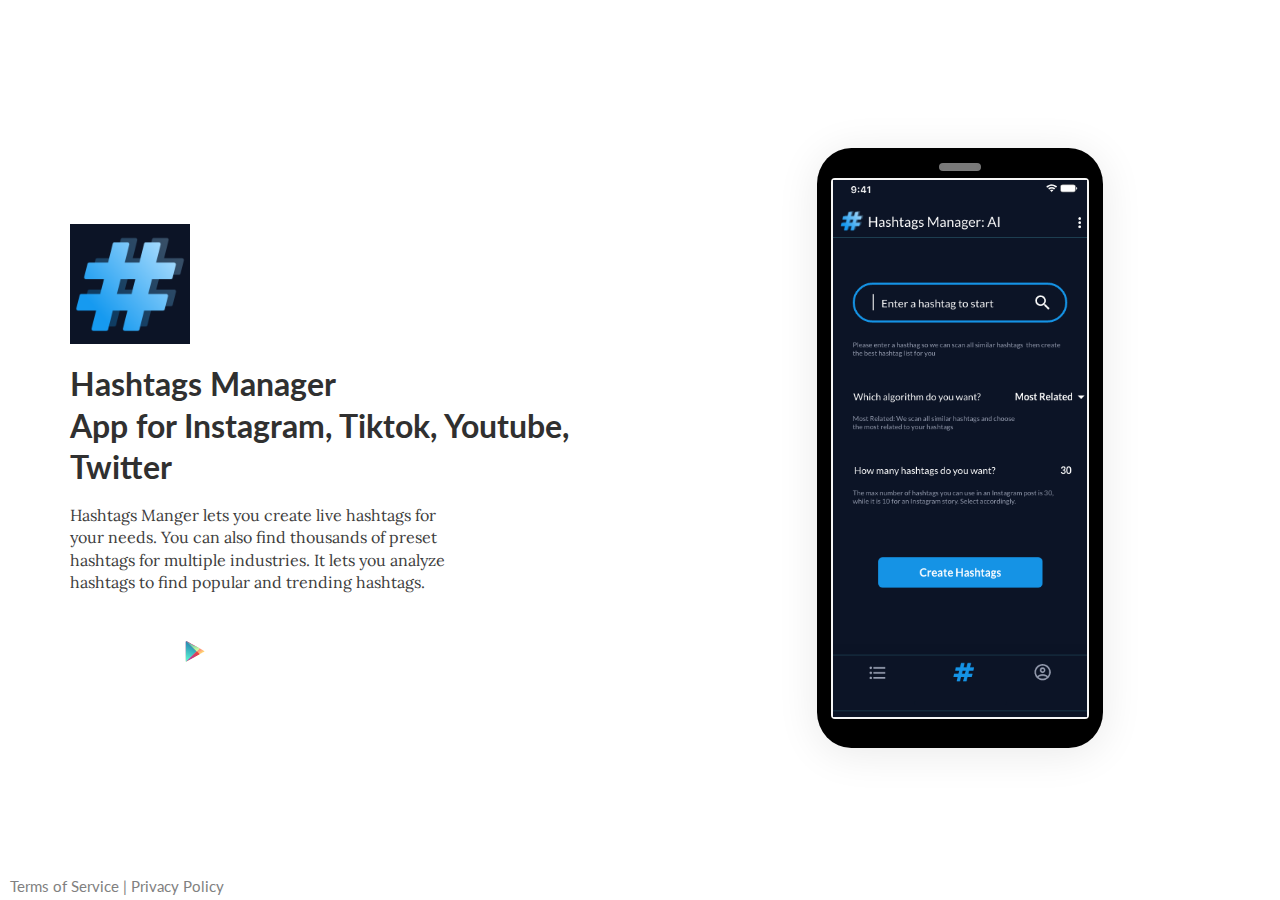
==== commit 849681d4: "Update index.html" ====
--- a/index.html
+++ b/index.html
@@ -174,8 +174,7 @@
           </ul>
         </div>
       </div>
-    </div>
-  </div>
+   
        <span style="
    position: absolute;
    bottom: 5px;
